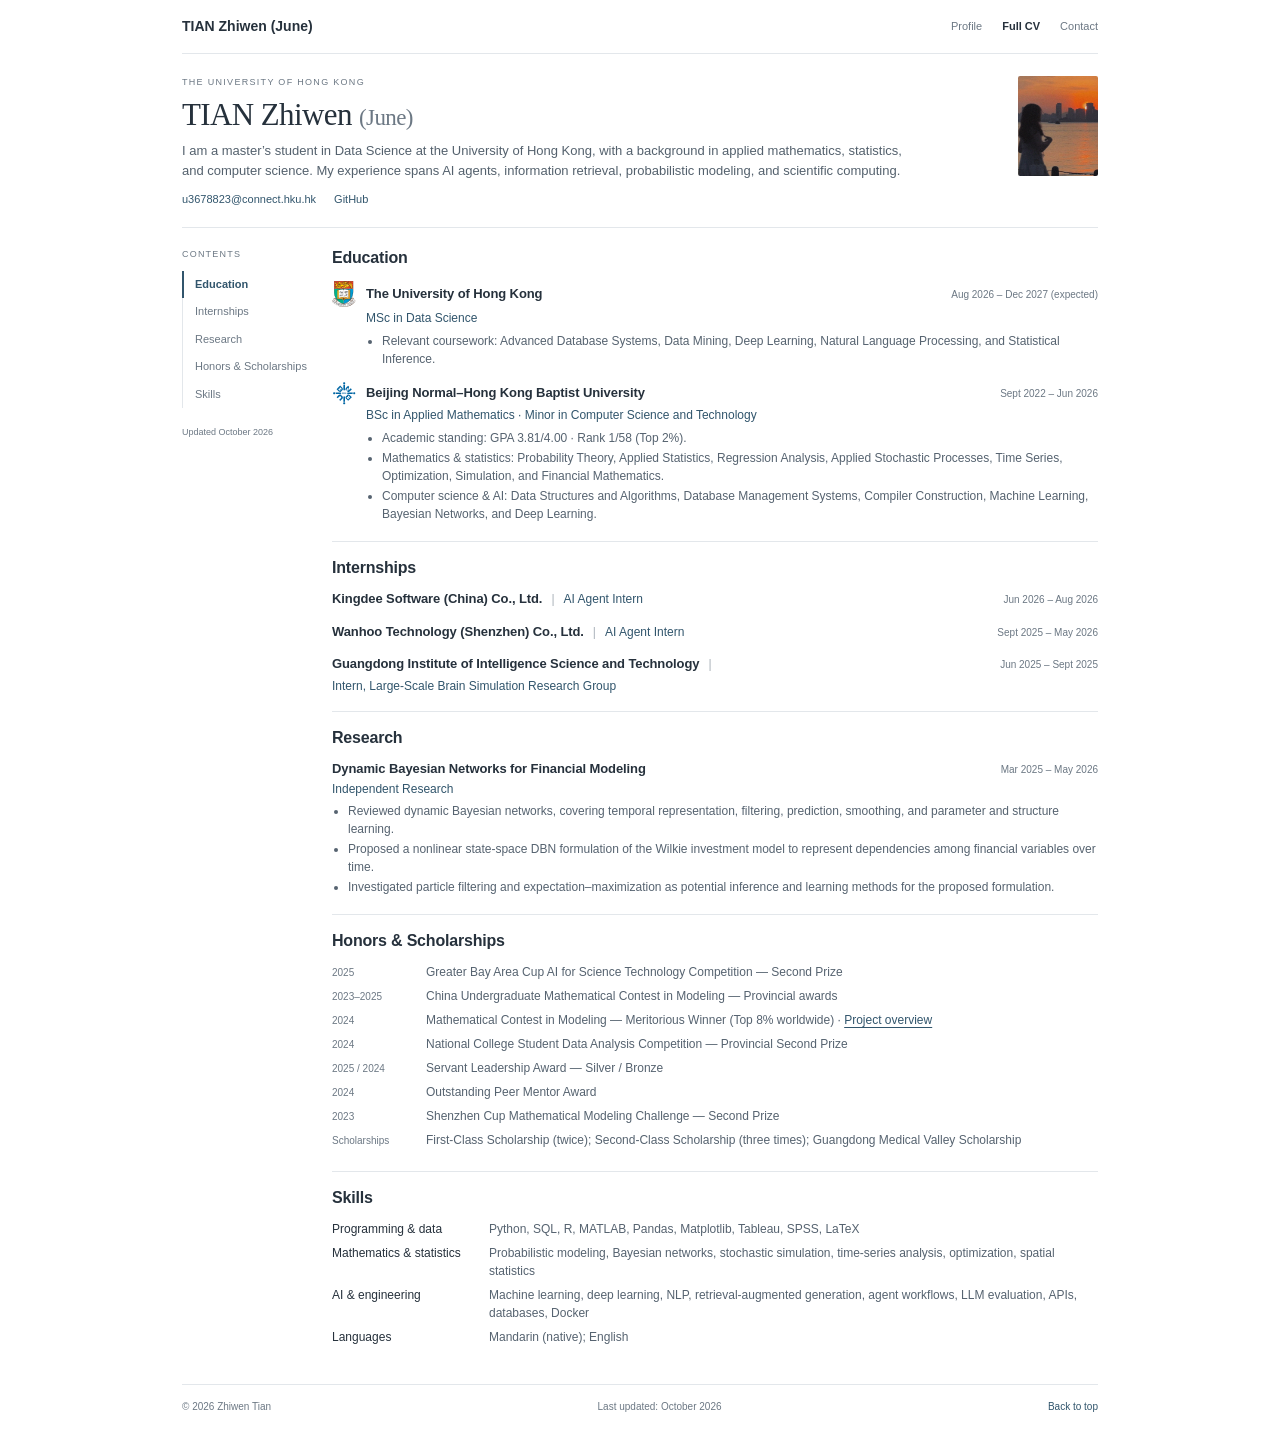
==== cv.html @ c97e7b8b "style: narrow page width and sidebar spacing" ====
<!doctype html>
<html lang="en"><head><meta charset="utf-8"><meta name="viewport" content="width=device-width, initial-scale=1"><title>TIAN Zhiwen (June) | Curriculum Vitae</title><meta name="description" content="Zhiwen Tian (June) — MSc in Data Science at the University of Hong Kong. Education, internships, research, and projects."><meta name="theme-color" content="#ffffff"><link rel="icon" href="/favicon.svg" type="image/svg+xml"><link rel="stylesheet" href="/resume.css?v=20261024-width"><script src="/resume.js" defer></script></head><body><a class="skip-link" href="#main">Skip to content</a><div class="site-wrap"><header class="site-header"><a class="site-name" href="/">TIAN Zhiwen (June)</a><nav aria-label="Site navigation"><a href="/">Profile</a><a href="/cv.html">Full CV</a><a href="mailto:u3678823@connect.hku.hk">Contact</a></nav></header><main id="main"><section class="profile-header" id="top"><div><p class="overline">THE UNIVERSITY OF HONG KONG</p><h1>TIAN Zhiwen <span>(June)</span></h1><p class="bio">I am a master’s student in Data Science at the University of Hong Kong, with a background in applied mathematics, statistics, and computer science. My experience spans AI agents, information retrieval, probabilistic modeling, and scientific computing.</p><div class="profile-links"><a href="mailto:u3678823@connect.hku.hk">u3678823@connect.hku.hk</a><a href="https://github.com/quokka-lab">GitHub</a></div></div><img class="portrait" src="/personal.jpg" alt="Zhiwen Tian" width="116" height="144"></section><div class="content-grid"><aside class="section-index"><p>CONTENTS</p><nav aria-label="Main navigation"><a href="#education">Education</a><a href="#internships">Internships</a><a href="#research-experience">Research</a><a href="#awards">Honors &amp; Scholarships</a><a href="#skills">Skills</a></nav><span>Updated October 2026</span></aside><div class="resume-content"><section id="education" class="resume-section" aria-labelledby="heading-education"><h2 id="heading-education">Education</h2><article class="entry"><div class="entry-heading"><h3><span class="school-title"><img class="school-logo" src="/hku-emblem.svg" alt="The University of Hong Kong logo" loading="lazy"><span>The University of Hong Kong</span></span></h3><p class="date">Aug 2026 – Dec 2027 (expected)</p></div><p class="role">MSc in Data Science</p><ul><li>Relevant coursework: Advanced Database Systems, Data Mining, Deep Learning, Natural Language Processing, and Statistical Inference.</li></ul></article><article class="entry"><div class="entry-heading"><h3><span class="school-title"><img class="school-logo" src="/bnbu-emblem.svg" alt="Beijing Normal–Hong Kong Baptist University logo" loading="lazy"><span>Beijing Normal–Hong Kong Baptist University</span></span></h3><p class="date">Sept 2022 – Jun 2026</p></div><p class="role">BSc in Applied Mathematics · Minor in Computer Science and Technology</p><ul><li>Academic standing: GPA 3.81/4.00 · Rank 1/58 (Top 2%).</li><li>Mathematics &amp; statistics: Probability Theory, Applied Statistics, Regression Analysis, Applied Stochastic Processes, Time Series, Optimization, Simulation, and Financial Mathematics.</li><li>Computer science &amp; AI: Data Structures and Algorithms, Database Management Systems, Compiler Construction, Machine Learning, Bayesian Networks, and Deep Learning.</li></ul></article></section><section id="internships" class="resume-section" aria-labelledby="heading-internships"><h2 id="heading-internships">Internships</h2><article class="entry"><div class="entry-heading"><div class="internship-label"><h3>Kingdee Software (China) Co., Ltd.</h3><span class="role-separator" aria-hidden="true">|</span><p class="role">AI Agent Intern</p></div><p class="date">Jun 2026 – Aug 2026</p></div></article><article class="entry"><div class="entry-heading"><div class="internship-label"><h3>Wanhoo Technology (Shenzhen) Co., Ltd.</h3><span class="role-separator" aria-hidden="true">|</span><p class="role">AI Agent Intern</p></div><p class="date">Sept 2025 – May 2026</p></div></article><article class="entry"><div class="entry-heading"><div class="internship-label"><h3>Guangdong Institute of Intelligence Science and Technology</h3><span class="role-separator" aria-hidden="true">|</span><p class="role">Intern, Large-Scale Brain Simulation Research Group</p></div><p class="date">Jun 2025 – Sept 2025</p></div></article></section><section id="research-experience" class="resume-section" aria-labelledby="heading-research-experience"><h2 id="heading-research-experience">Research</h2><article class="entry"><div class="entry-heading"><h3>Dynamic Bayesian Networks for Financial Modeling</h3><p class="date">Mar 2025 – May 2026</p></div><p class="role">Independent Research</p><ul><li>Reviewed dynamic Bayesian networks, covering temporal representation, filtering, prediction, smoothing, and parameter and structure learning.</li><li>Proposed a nonlinear state-space DBN formulation of the Wilkie investment model to represent dependencies among financial variables over time.</li><li>Investigated particle filtering and expectation–maximization as potential inference and learning methods for the proposed formulation.</li></ul></article></section><section id="awards" class="resume-section" aria-labelledby="heading-awards"><h2 id="heading-awards">Honors &amp; Scholarships</h2><ul class="awards-list"><li><span class="award-year">2025</span><span>Greater Bay Area Cup AI for Science Technology Competition — Second Prize</span></li><li><span class="award-year">2023–2025</span><span>China Undergraduate Mathematical Contest in Modeling — Provincial awards</span></li><li><span class="award-year">2024</span><span>Mathematical Contest in Modeling — Meritorious Winner (Top 8% worldwide) · <a href="/mcm.html">Project overview</a></span></li><li><span class="award-year">2024</span><span>National College Student Data Analysis Competition — Provincial Second Prize</span></li><li><span class="award-year">2025 / 2024</span><span>Servant Leadership Award — Silver / Bronze</span></li><li><span class="award-year">2024</span><span>Outstanding Peer Mentor Award</span></li><li><span class="award-year">2023</span><span>Shenzhen Cup Mathematical Modeling Challenge — Second Prize</span></li><li><span class="award-year">Scholarships</span><span>First-Class Scholarship (twice); Second-Class Scholarship (three times); Guangdong Medical Valley Scholarship</span></li></ul></section><section id="skills" class="resume-section" aria-labelledby="heading-skills"><h2 id="heading-skills">Skills</h2><dl class="skills-list"><div><dt>Programming &amp; data</dt><dd>Python, SQL, R, MATLAB, Pandas, Matplotlib, Tableau, SPSS, LaTeX</dd></div><div><dt>Mathematics &amp; statistics</dt><dd>Probabilistic modeling, Bayesian networks, stochastic simulation, time-series analysis, optimization, spatial statistics</dd></div><div><dt>AI &amp; engineering</dt><dd>Machine learning, deep learning, NLP, retrieval-augmented generation, agent workflows, LLM evaluation, APIs, databases, Docker</dd></div><div><dt>Languages</dt><dd>Mandarin (native); English</dd></div></dl></section></div></div></main><footer class="site-footer"><span>© 2026 Zhiwen Tian</span><span>Last updated: October 2026</span><a href="#top">Back to top</a></footer></div></body></html>
---- resume.css ----
:root{--ink:#26313c;--muted:#6c7884;--accent:#31556c;--line:#e3e7eb;--sans:-apple-system,BlinkMacSystemFont,"Segoe UI",Arial,sans-serif}
*{box-sizing:border-box}html{scroll-behavior:smooth;scroll-padding-top:20px}body{margin:0;background:#fff;color:var(--ink);font:13px/1.5 var(--sans);-webkit-font-smoothing:antialiased}a{color:var(--accent);text-decoration:none}a:hover{text-decoration:underline;text-underline-offset:3px}a:focus-visible,button:focus-visible{outline:2px solid var(--accent);outline-offset:3px}[hidden]{display:none!important}
.site-wrap{max-width:980px;margin:auto;padding:0 32px}.skip-link{position:fixed;top:-100px;left:16px;z-index:10;background:white;padding:8px}.skip-link:focus{top:8px}
.site-header{min-height:54px;display:flex;justify-content:space-between;align-items:center;gap:16px;border-bottom:1px solid var(--line)}.site-name{font-size:14px;font-weight:650;color:var(--ink)}.site-header nav{display:flex;gap:20px}.site-header nav a{font-size:11px;color:var(--muted)}.site-header nav a[aria-current]{color:var(--ink);font-weight:600}
.profile-header{display:grid;grid-template-columns:minmax(0,1fr) 80px;gap:32px;padding:22px 0 20px;border-bottom:1px solid var(--line)}.overline{font-size:9px;letter-spacing:1.3px;color:var(--muted);margin:0 0 6px}h1{font:500 31px/1.2 Georgia,serif;letter-spacing:-.6px;margin:0 0 8px}h1 span{font-size:23px;color:var(--muted)}.bio{max-width:740px;margin:0 0 10px;color:#54616d;font-size:13px;line-height:1.55}.portrait{width:80px;height:100px;object-fit:cover;border-radius:2px}.profile-links{display:flex;flex-wrap:wrap;gap:6px 18px;font-size:11px}
.content-grid{display:grid;grid-template-columns:128px minmax(0,1fr);gap:22px;padding-top:20px}.section-index{position:sticky;top:20px;align-self:start;max-height:calc(100dvh - 40px);overflow:auto}.section-index>p{font-size:9px;letter-spacing:1.2px;color:var(--muted);margin:0 0 9px}.section-index nav{display:flex;flex-direction:column;border-left:1px solid var(--line)}.section-index nav a{padding:6px 0 6px 11px;margin-left:-1px;border-left:2px solid transparent;color:var(--muted);font-size:11px;line-height:1.4}.section-index nav a[aria-current]{border-left-color:var(--accent);color:var(--accent);font-weight:600}.section-index nav a:hover{background:#f7f9fa;text-decoration:none}.section-index>span{display:block;font-size:9px;color:var(--muted);margin-top:18px}.resume-content{min-width:0}
.resume-section{padding-bottom:16px;margin-bottom:16px;border-bottom:1px solid var(--line)}.resume-section:last-child{border:0}.resume-section>h2{font-size:16px;line-height:1.3;font-weight:650;letter-spacing:-.2px;margin:0 0 11px}.entry{margin-bottom:14px}.entry:last-child{margin-bottom:0}.entry-heading{display:flex;align-items:baseline;justify-content:space-between;gap:4px 16px}.entry h3{font-size:13px;line-height:1.45;font-weight:600;margin:0;letter-spacing:-.1px}.date{flex-shrink:0;font-size:10px;color:var(--muted);margin:0;font-variant-numeric:tabular-nums}.role{font-size:12px;line-height:1.4;color:var(--accent);margin:2px 0 5px}.entry ul{padding-left:16px;margin:0;color:#566370;font-size:12px;line-height:1.5}.entry li{margin:2px 0}.entry ul:empty{display:none}.school-title{display:flex;align-items:center;gap:9px}.school-logo{display:block;flex:0 0 25px;width:25px;height:28px;object-fit:contain}.school-logo[src*="bnbu"]{width:23px;height:23px;flex-basis:23px;margin:0 1px}#education .entry-heading{align-items:center}#education .role,#education .entry ul{margin-left:34px}
.awards-list{list-style:none;margin:0;padding:0}.awards-list li{display:grid;grid-template-columns:82px minmax(0,1fr);gap:12px;margin-bottom:6px;font-size:12px;color:#566370}.award-year{font-size:10px;color:var(--muted);padding-top:2px}.awards-list a{text-decoration:underline;text-underline-offset:3px}.skills-list{margin:0}.skills-list>div{display:grid;grid-template-columns:145px minmax(0,1fr);gap:12px;margin-bottom:6px;font-size:12px}.skills-list dt{font-weight:500}.skills-list dd{margin:0;color:#566370}.site-footer{display:flex;justify-content:space-between;gap:12px;border-top:1px solid var(--line);padding:14px 0 20px;font-size:10px;color:var(--muted)}
@media(max-width:900px){.entry-heading{display:block}.date{margin-top:3px}#education .date{margin-left:34px}.site-wrap{padding:0 24px}.content-grid{grid-template-columns:120px minmax(0,1fr);gap:24px}.skills-list>div{grid-template-columns:125px minmax(0,1fr)}}
@media(max-width:600px){.site-wrap{padding:0 16px}.site-header{min-height:50px}.site-name{font-size:12px}.site-header nav{gap:12px}.profile-header{grid-template-columns:minmax(0,1fr) 62px;gap:16px;padding:18px 0 16px}.portrait{width:62px;height:78px}h1{font-size:28px}h1 span{font-size:20px}.bio{font-size:12px}.content-grid{grid-template-columns:92px minmax(0,1fr);gap:16px;padding-top:17px}.section-index nav a{font-size:10px;padding:6px 0 6px 8px}.section-index>span{display:none}.resume-section>h2{font-size:15px}.entry h3{font-size:12px}.school-title{gap:7px}.school-logo{flex-basis:22px;width:22px;height:25px}.school-logo[src*="bnbu"]{flex-basis:20px;width:20px;height:20px}#education .role,#education .entry ul,#education .date{margin-left:0}.skills-list>div{display:block}.skills-list dt{margin-bottom:2px}.awards-list li{grid-template-columns:1fr;gap:1px;margin-bottom:7px}.resume-content{overflow-wrap:break-word}.site-footer{flex-wrap:wrap}}
@media(max-width:380px){.portrait{display:none}.profile-header{display:block}.content-grid{grid-template-columns:80px minmax(0,1fr);gap:12px}.site-header nav{gap:8px}}
@media(prefers-reduced-motion:reduce){html{scroll-behavior:auto}}
@media print{@page{margin:16mm}body{font-size:10pt;line-height:1.45}.site-wrap{max-width:none;padding:0}.site-header,.section-index,.portrait,.project-pagination,.site-footer,.skip-link,.profile-links button{display:none!important}.profile-header{display:block;padding:0 0 16px}.overline{font-size:8pt}h1{font-size:25pt}.position{font-size:12pt}.bio{font-size:10pt;line-height:1.5}.content-grid{display:block;padding-top:18px}.resume-section{margin-bottom:16px;padding-bottom:16px}.resume-section>h2{font-size:14pt;margin-bottom:12px;break-after:avoid}.entry,.awards-list li,.skills-list>div{break-inside:avoid}.entry{margin-bottom:16px}.entry h3{font-size:10pt}.entry ul{font-size:9pt;line-height:1.5}.role,.date{font-size:9pt}.entry-heading{display:flex}.entry[hidden]{display:block!important}.report-link{font-size:8pt}.awards-list li,.skills-list>div{font-size:9pt}.profile-links{font-size:9pt}.profile-links a[href$='/cv/']{display:none}a{color:#202936}}

/* Internship: organization | role, with dates aligned to the far right. */
#internships .entry-heading{display:flex;align-items:baseline;justify-content:space-between;gap:6px 20px}
.internship-label{display:flex;align-items:baseline;flex-wrap:wrap;gap:4px 9px;min-width:0}
#internships .role{margin:0}
.role-separator{color:#a9b1b9;font-size:12px}
#internships .date{margin:0;text-align:right;white-space:nowrap;margin-left:auto}
@media(max-width:600px){#internships .entry-heading{flex-wrap:wrap;gap:4px}#internships .date{font-size:10px}.internship-label{gap:3px 6px}}
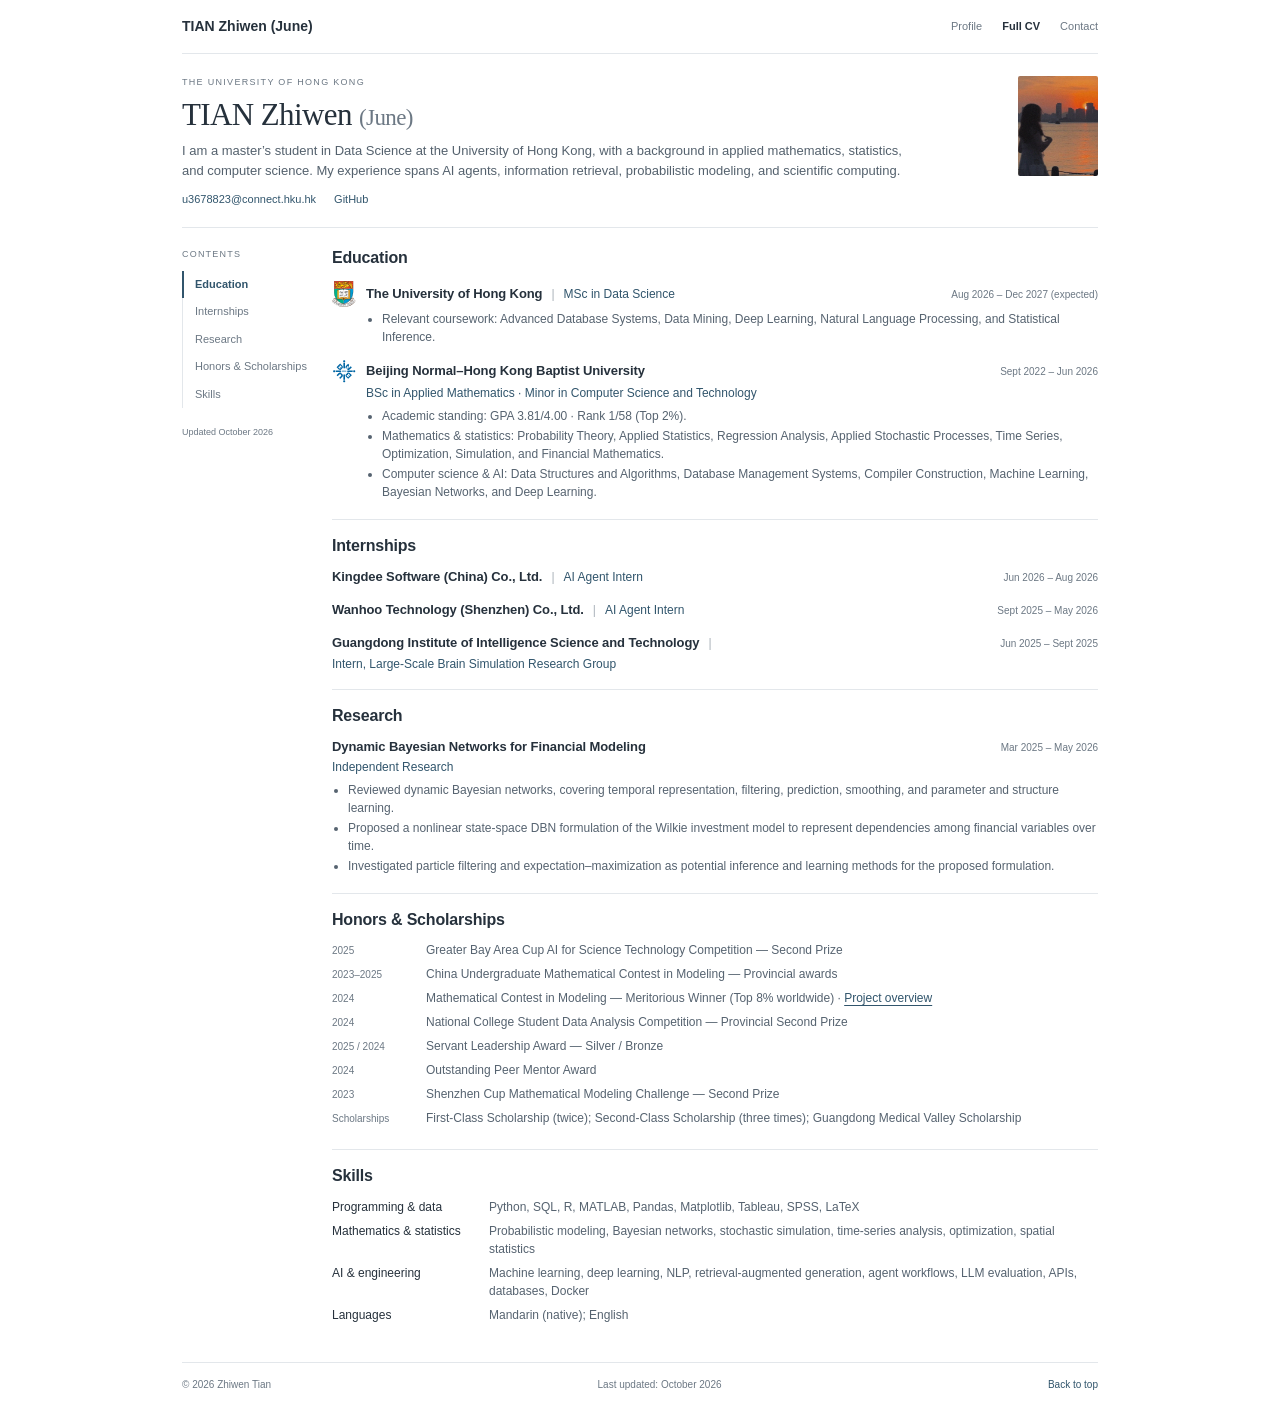
==== commit 0f06e277: "style: align HKU name and degree inline" ====
--- a/cv.html
+++ b/cv.html
@@ -1,2 +1,2 @@
 <!doctype html>
-<html lang="en"><head><meta charset="utf-8"><meta name="viewport" content="width=device-width, initial-scale=1"><title>TIAN Zhiwen (June) | Curriculum Vitae</title><meta name="description" content="Zhiwen Tian (June) — MSc in Data Science at the University of Hong Kong. Education, internships, research, and projects."><meta name="theme-color" content="#ffffff"><link rel="icon" href="/favicon.svg" type="image/svg+xml"><link rel="stylesheet" href="/resume.css?v=20261024-width"><script src="/resume.js" defer></script></head><body><a class="skip-link" href="#main">Skip to content</a><div class="site-wrap"><header class="site-header"><a class="site-name" href="/">TIAN Zhiwen (June)</a><nav aria-label="Site navigation"><a href="/">Profile</a><a href="/cv.html">Full CV</a><a href="mailto:u3678823@connect.hku.hk">Contact</a></nav></header><main id="main"><section class="profile-header" id="top"><div><p class="overline">THE UNIVERSITY OF HONG KONG</p><h1>TIAN Zhiwen <span>(June)</span></h1><p class="bio">I am a master’s student in Data Science at the University of Hong Kong, with a background in applied mathematics, statistics, and computer science. My experience spans AI agents, information retrieval, probabilistic modeling, and scientific computing.</p><div class="profile-links"><a href="mailto:u3678823@connect.hku.hk">u3678823@connect.hku.hk</a><a href="https://github.com/quokka-lab">GitHub</a></div></div><img class="portrait" src="/personal.jpg" alt="Zhiwen Tian" width="116" height="144"></section><div class="content-grid"><aside class="section-index"><p>CONTENTS</p><nav aria-label="Main navigation"><a href="#education">Education</a><a href="#internships">Internships</a><a href="#research-experience">Research</a><a href="#awards">Honors &amp; Scholarships</a><a href="#skills">Skills</a></nav><span>Updated October 2026</span></aside><div class="resume-content"><section id="education" class="resume-section" aria-labelledby="heading-education"><h2 id="heading-education">Education</h2><article class="entry"><div class="entry-heading"><h3><span class="school-title"><img class="school-logo" src="/hku-emblem.svg" alt="The University of Hong Kong logo" loading="lazy"><span>The University of Hong Kong</span></span></h3><p class="date">Aug 2026 – Dec 2027 (expected)</p></div><p class="role">MSc in Data Science</p><ul><li>Relevant coursework: Advanced Database Systems, Data Mining, Deep Learning, Natural Language Processing, and Statistical Inference.</li></ul></article><article class="entry"><div class="entry-heading"><h3><span class="school-title"><img class="school-logo" src="/bnbu-emblem.svg" alt="Beijing Normal–Hong Kong Baptist University logo" loading="lazy"><span>Beijing Normal–Hong Kong Baptist University</span></span></h3><p class="date">Sept 2022 – Jun 2026</p></div><p class="role">BSc in Applied Mathematics · Minor in Computer Science and Technology</p><ul><li>Academic standing: GPA 3.81/4.00 · Rank 1/58 (Top 2%).</li><li>Mathematics &amp; statistics: Probability Theory, Applied Statistics, Regression Analysis, Applied Stochastic Processes, Time Series, Optimization, Simulation, and Financial Mathematics.</li><li>Computer science &amp; AI: Data Structures and Algorithms, Database Management Systems, Compiler Construction, Machine Learning, Bayesian Networks, and Deep Learning.</li></ul></article></section><section id="internships" class="resume-section" aria-labelledby="heading-internships"><h2 id="heading-internships">Internships</h2><article class="entry"><div class="entry-heading"><div class="internship-label"><h3>Kingdee Software (China) Co., Ltd.</h3><span class="role-separator" aria-hidden="true">|</span><p class="role">AI Agent Intern</p></div><p class="date">Jun 2026 – Aug 2026</p></div></article><article class="entry"><div class="entry-heading"><div class="internship-label"><h3>Wanhoo Technology (Shenzhen) Co., Ltd.</h3><span class="role-separator" aria-hidden="true">|</span><p class="role">AI Agent Intern</p></div><p class="date">Sept 2025 – May 2026</p></div></article><article class="entry"><div class="entry-heading"><div class="internship-label"><h3>Guangdong Institute of Intelligence Science and Technology</h3><span class="role-separator" aria-hidden="true">|</span><p class="role">Intern, Large-Scale Brain Simulation Research Group</p></div><p class="date">Jun 2025 – Sept 2025</p></div></article></section><section id="research-experience" class="resume-section" aria-labelledby="heading-research-experience"><h2 id="heading-research-experience">Research</h2><article class="entry"><div class="entry-heading"><h3>Dynamic Bayesian Networks for Financial Modeling</h3><p class="date">Mar 2025 – May 2026</p></div><p class="role">Independent Research</p><ul><li>Reviewed dynamic Bayesian networks, covering temporal representation, filtering, prediction, smoothing, and parameter and structure learning.</li><li>Proposed a nonlinear state-space DBN formulation of the Wilkie investment model to represent dependencies among financial variables over time.</li><li>Investigated particle filtering and expectation–maximization as potential inference and learning methods for the proposed formulation.</li></ul></article></section><section id="awards" class="resume-section" aria-labelledby="heading-awards"><h2 id="heading-awards">Honors &amp; Scholarships</h2><ul class="awards-list"><li><span class="award-year">2025</span><span>Greater Bay Area Cup AI for Science Technology Competition — Second Prize</span></li><li><span class="award-year">2023–2025</span><span>China Undergraduate Mathematical Contest in Modeling — Provincial awards</span></li><li><span class="award-year">2024</span><span>Mathematical Contest in Modeling — Meritorious Winner (Top 8% worldwide) · <a href="/mcm.html">Project overview</a></span></li><li><span class="award-year">2024</span><span>National College Student Data Analysis Competition — Provincial Second Prize</span></li><li><span class="award-year">2025 / 2024</span><span>Servant Leadership Award — Silver / Bronze</span></li><li><span class="award-year">2024</span><span>Outstanding Peer Mentor Award</span></li><li><span class="award-year">2023</span><span>Shenzhen Cup Mathematical Modeling Challenge — Second Prize</span></li><li><span class="award-year">Scholarships</span><span>First-Class Scholarship (twice); Second-Class Scholarship (three times); Guangdong Medical Valley Scholarship</span></li></ul></section><section id="skills" class="resume-section" aria-labelledby="heading-skills"><h2 id="heading-skills">Skills</h2><dl class="skills-list"><div><dt>Programming &amp; data</dt><dd>Python, SQL, R, MATLAB, Pandas, Matplotlib, Tableau, SPSS, LaTeX</dd></div><div><dt>Mathematics &amp; statistics</dt><dd>Probabilistic modeling, Bayesian networks, stochastic simulation, time-series analysis, optimization, spatial statistics</dd></div><div><dt>AI &amp; engineering</dt><dd>Machine learning, deep learning, NLP, retrieval-augmented generation, agent workflows, LLM evaluation, APIs, databases, Docker</dd></div><div><dt>Languages</dt><dd>Mandarin (native); English</dd></div></dl></section></div></div></main><footer class="site-footer"><span>© 2026 Zhiwen Tian</span><span>Last updated: October 2026</span><a href="#top">Back to top</a></footer></div></body></html>+<html lang="en"><head><meta charset="utf-8"><meta name="viewport" content="width=device-width, initial-scale=1"><title>TIAN Zhiwen (June) | Curriculum Vitae</title><meta name="description" content="Zhiwen Tian (June) — MSc in Data Science at the University of Hong Kong. Education, internships, research, and projects."><meta name="theme-color" content="#ffffff"><link rel="icon" href="/favicon.svg" type="image/svg+xml"><link rel="stylesheet" href="/resume.css?v=20261024-degree"><script src="/resume.js" defer></script></head><body><a class="skip-link" href="#main">Skip to content</a><div class="site-wrap"><header class="site-header"><a class="site-name" href="/">TIAN Zhiwen (June)</a><nav aria-label="Site navigation"><a href="/">Profile</a><a href="/cv.html">Full CV</a><a href="mailto:u3678823@connect.hku.hk">Contact</a></nav></header><main id="main"><section class="profile-header" id="top"><div><p class="overline">THE UNIVERSITY OF HONG KONG</p><h1>TIAN Zhiwen <span>(June)</span></h1><p class="bio">I am a master’s student in Data Science at the University of Hong Kong, with a background in applied mathematics, statistics, and computer science. My experience spans AI agents, information retrieval, probabilistic modeling, and scientific computing.</p><div class="profile-links"><a href="mailto:u3678823@connect.hku.hk">u3678823@connect.hku.hk</a><a href="https://github.com/quokka-lab">GitHub</a></div></div><img class="portrait" src="/personal.jpg" alt="Zhiwen Tian" width="116" height="144"></section><div class="content-grid"><aside class="section-index"><p>CONTENTS</p><nav aria-label="Main navigation"><a href="#education">Education</a><a href="#internships">Internships</a><a href="#research-experience">Research</a><a href="#awards">Honors &amp; Scholarships</a><a href="#skills">Skills</a></nav><span>Updated October 2026</span></aside><div class="resume-content"><section id="education" class="resume-section" aria-labelledby="heading-education"><h2 id="heading-education">Education</h2><article class="entry"><div class="entry-heading"><div class="degree-label"><h3><span class="school-title"><img class="school-logo" src="/hku-emblem.svg" alt="The University of Hong Kong logo" loading="lazy"><span>The University of Hong Kong</span></span></h3><span class="role-separator" aria-hidden="true">|</span><p class="role">MSc in Data Science</p></div><p class="date">Aug 2026 – Dec 2027 (expected)</p></div><ul><li>Relevant coursework: Advanced Database Systems, Data Mining, Deep Learning, Natural Language Processing, and Statistical Inference.</li></ul></article><article class="entry"><div class="entry-heading"><h3><span class="school-title"><img class="school-logo" src="/bnbu-emblem.svg" alt="Beijing Normal–Hong Kong Baptist University logo" loading="lazy"><span>Beijing Normal–Hong Kong Baptist University</span></span></h3><p class="date">Sept 2022 – Jun 2026</p></div><p class="role">BSc in Applied Mathematics · Minor in Computer Science and Technology</p><ul><li>Academic standing: GPA 3.81/4.00 · Rank 1/58 (Top 2%).</li><li>Mathematics &amp; statistics: Probability Theory, Applied Statistics, Regression Analysis, Applied Stochastic Processes, Time Series, Optimization, Simulation, and Financial Mathematics.</li><li>Computer science &amp; AI: Data Structures and Algorithms, Database Management Systems, Compiler Construction, Machine Learning, Bayesian Networks, and Deep Learning.</li></ul></article></section><section id="internships" class="resume-section" aria-labelledby="heading-internships"><h2 id="heading-internships">Internships</h2><article class="entry"><div class="entry-heading"><div class="internship-label"><h3>Kingdee Software (China) Co., Ltd.</h3><span class="role-separator" aria-hidden="true">|</span><p class="role">AI Agent Intern</p></div><p class="date">Jun 2026 – Aug 2026</p></div></article><article class="entry"><div class="entry-heading"><div class="internship-label"><h3>Wanhoo Technology (Shenzhen) Co., Ltd.</h3><span class="role-separator" aria-hidden="true">|</span><p class="role">AI Agent Intern</p></div><p class="date">Sept 2025 – May 2026</p></div></article><article class="entry"><div class="entry-heading"><div class="internship-label"><h3>Guangdong Institute of Intelligence Science and Technology</h3><span class="role-separator" aria-hidden="true">|</span><p class="role">Intern, Large-Scale Brain Simulation Research Group</p></div><p class="date">Jun 2025 – Sept 2025</p></div></article></section><section id="research-experience" class="resume-section" aria-labelledby="heading-research-experience"><h2 id="heading-research-experience">Research</h2><article class="entry"><div class="entry-heading"><h3>Dynamic Bayesian Networks for Financial Modeling</h3><p class="date">Mar 2025 – May 2026</p></div><p class="role">Independent Research</p><ul><li>Reviewed dynamic Bayesian networks, covering temporal representation, filtering, prediction, smoothing, and parameter and structure learning.</li><li>Proposed a nonlinear state-space DBN formulation of the Wilkie investment model to represent dependencies among financial variables over time.</li><li>Investigated particle filtering and expectation–maximization as potential inference and learning methods for the proposed formulation.</li></ul></article></section><section id="awards" class="resume-section" aria-labelledby="heading-awards"><h2 id="heading-awards">Honors &amp; Scholarships</h2><ul class="awards-list"><li><span class="award-year">2025</span><span>Greater Bay Area Cup AI for Science Technology Competition — Second Prize</span></li><li><span class="award-year">2023–2025</span><span>China Undergraduate Mathematical Contest in Modeling — Provincial awards</span></li><li><span class="award-year">2024</span><span>Mathematical Contest in Modeling — Meritorious Winner (Top 8% worldwide) · <a href="/mcm.html">Project overview</a></span></li><li><span class="award-year">2024</span><span>National College Student Data Analysis Competition — Provincial Second Prize</span></li><li><span class="award-year">2025 / 2024</span><span>Servant Leadership Award — Silver / Bronze</span></li><li><span class="award-year">2024</span><span>Outstanding Peer Mentor Award</span></li><li><span class="award-year">2023</span><span>Shenzhen Cup Mathematical Modeling Challenge — Second Prize</span></li><li><span class="award-year">Scholarships</span><span>First-Class Scholarship (twice); Second-Class Scholarship (three times); Guangdong Medical Valley Scholarship</span></li></ul></section><section id="skills" class="resume-section" aria-labelledby="heading-skills"><h2 id="heading-skills">Skills</h2><dl class="skills-list"><div><dt>Programming &amp; data</dt><dd>Python, SQL, R, MATLAB, Pandas, Matplotlib, Tableau, SPSS, LaTeX</dd></div><div><dt>Mathematics &amp; statistics</dt><dd>Probabilistic modeling, Bayesian networks, stochastic simulation, time-series analysis, optimization, spatial statistics</dd></div><div><dt>AI &amp; engineering</dt><dd>Machine learning, deep learning, NLP, retrieval-augmented generation, agent workflows, LLM evaluation, APIs, databases, Docker</dd></div><div><dt>Languages</dt><dd>Mandarin (native); English</dd></div></dl></section></div></div></main><footer class="site-footer"><span>© 2026 Zhiwen Tian</span><span>Last updated: October 2026</span><a href="#top">Back to top</a></footer></div></body></html>
--- a/resume.css
+++ b/resume.css
@@ -20,3 +20,5 @@
 .role-separator{color:#a9b1b9;font-size:12px}
 #internships .date{margin:0;text-align:right;white-space:nowrap;margin-left:auto}
 @media(max-width:600px){#internships .entry-heading{flex-wrap:wrap;gap:4px}#internships .date{font-size:10px}.internship-label{gap:3px 6px}}
+
+.degree-label{display:flex;align-items:center;flex-wrap:wrap;gap:4px 9px;min-width:0}#education .degree-label .role{margin:0}#education .degree-label+.date{margin-left:auto}@media(max-width:900px){#education .degree-label+.date{margin-left:34px;margin-top:3px}}@media(max-width:600px){.degree-label{gap:3px 6px}#education .degree-label+.date{margin-left:0}}
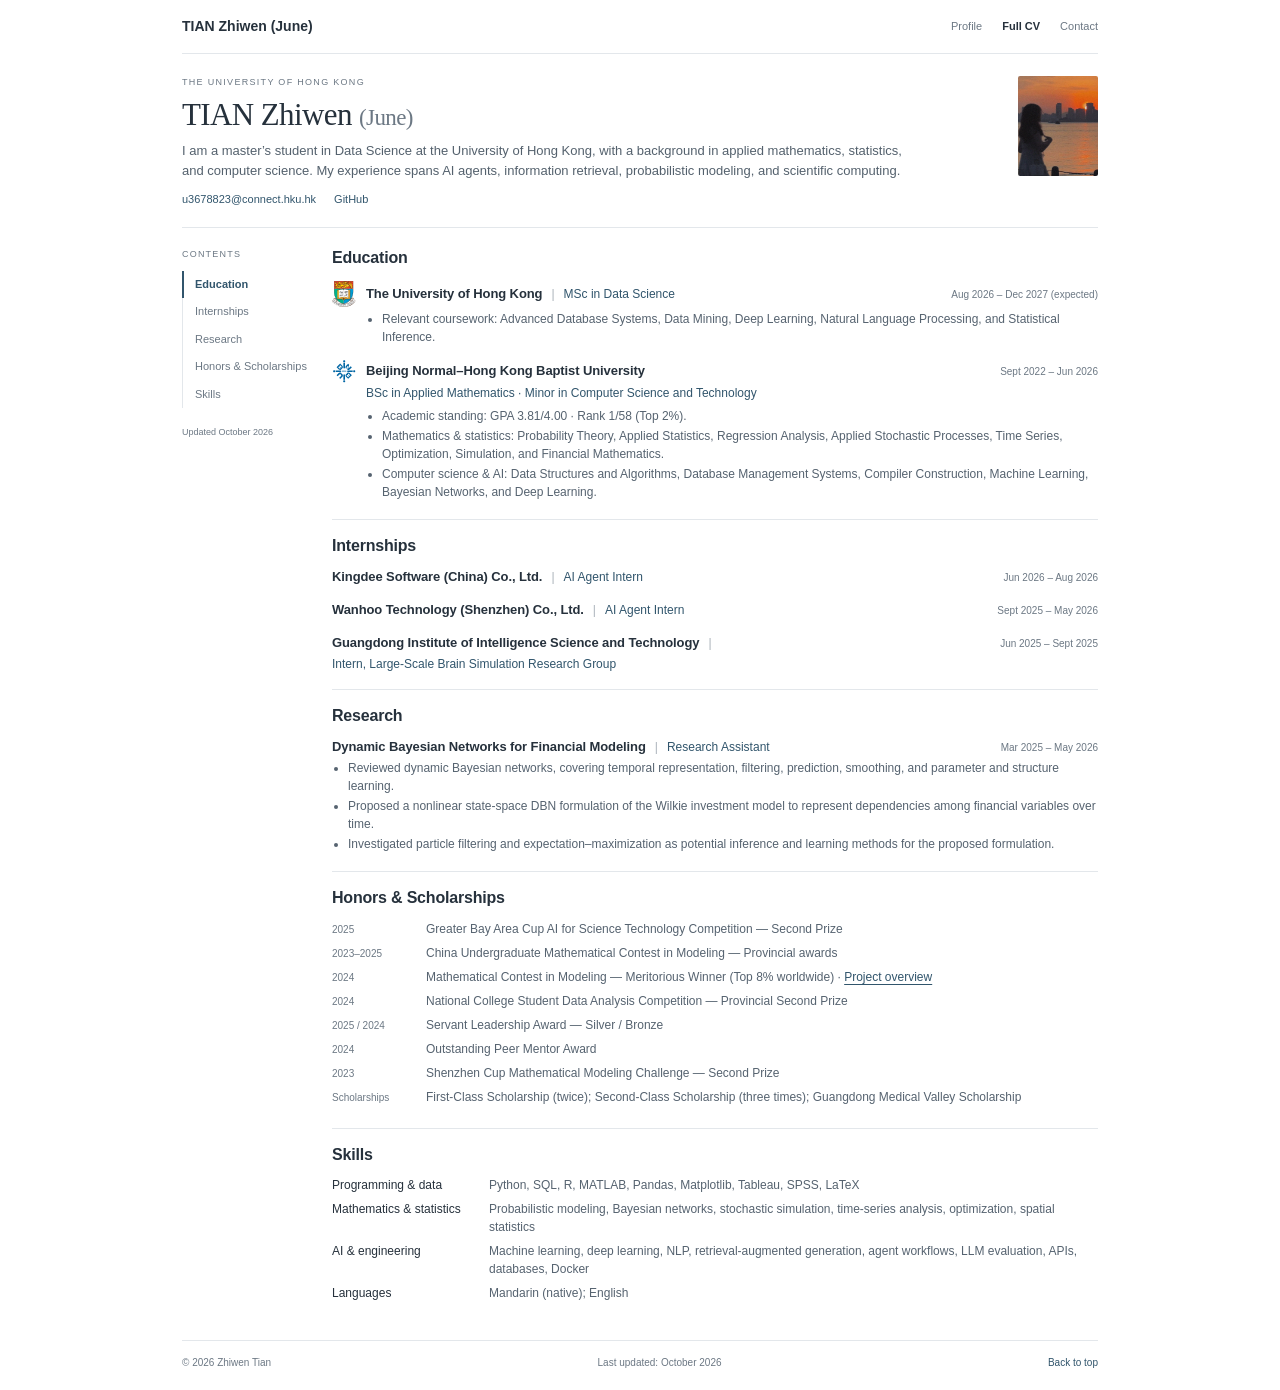
==== commit ddc8f020: "content: show Research Assistant alongside DBN research title" ====
--- a/cv.html
+++ b/cv.html
@@ -1,2 +1,2 @@
 <!doctype html>
-<html lang="en"><head><meta charset="utf-8"><meta name="viewport" content="width=device-width, initial-scale=1"><title>TIAN Zhiwen (June) | Curriculum Vitae</title><meta name="description" content="Zhiwen Tian (June) — MSc in Data Science at the University of Hong Kong. Education, internships, research, and projects."><meta name="theme-color" content="#ffffff"><link rel="icon" href="/favicon.svg" type="image/svg+xml"><link rel="stylesheet" href="/resume.css?v=20261024-degree"><script src="/resume.js" defer></script></head><body><a class="skip-link" href="#main">Skip to content</a><div class="site-wrap"><header class="site-header"><a class="site-name" href="/">TIAN Zhiwen (June)</a><nav aria-label="Site navigation"><a href="/">Profile</a><a href="/cv.html">Full CV</a><a href="mailto:u3678823@connect.hku.hk">Contact</a></nav></header><main id="main"><section class="profile-header" id="top"><div><p class="overline">THE UNIVERSITY OF HONG KONG</p><h1>TIAN Zhiwen <span>(June)</span></h1><p class="bio">I am a master’s student in Data Science at the University of Hong Kong, with a background in applied mathematics, statistics, and computer science. My experience spans AI agents, information retrieval, probabilistic modeling, and scientific computing.</p><div class="profile-links"><a href="mailto:u3678823@connect.hku.hk">u3678823@connect.hku.hk</a><a href="https://github.com/quokka-lab">GitHub</a></div></div><img class="portrait" src="/personal.jpg" alt="Zhiwen Tian" width="116" height="144"></section><div class="content-grid"><aside class="section-index"><p>CONTENTS</p><nav aria-label="Main navigation"><a href="#education">Education</a><a href="#internships">Internships</a><a href="#research-experience">Research</a><a href="#awards">Honors &amp; Scholarships</a><a href="#skills">Skills</a></nav><span>Updated October 2026</span></aside><div class="resume-content"><section id="education" class="resume-section" aria-labelledby="heading-education"><h2 id="heading-education">Education</h2><article class="entry"><div class="entry-heading"><div class="degree-label"><h3><span class="school-title"><img class="school-logo" src="/hku-emblem.svg" alt="The University of Hong Kong logo" loading="lazy"><span>The University of Hong Kong</span></span></h3><span class="role-separator" aria-hidden="true">|</span><p class="role">MSc in Data Science</p></div><p class="date">Aug 2026 – Dec 2027 (expected)</p></div><ul><li>Relevant coursework: Advanced Database Systems, Data Mining, Deep Learning, Natural Language Processing, and Statistical Inference.</li></ul></article><article class="entry"><div class="entry-heading"><h3><span class="school-title"><img class="school-logo" src="/bnbu-emblem.svg" alt="Beijing Normal–Hong Kong Baptist University logo" loading="lazy"><span>Beijing Normal–Hong Kong Baptist University</span></span></h3><p class="date">Sept 2022 – Jun 2026</p></div><p class="role">BSc in Applied Mathematics · Minor in Computer Science and Technology</p><ul><li>Academic standing: GPA 3.81/4.00 · Rank 1/58 (Top 2%).</li><li>Mathematics &amp; statistics: Probability Theory, Applied Statistics, Regression Analysis, Applied Stochastic Processes, Time Series, Optimization, Simulation, and Financial Mathematics.</li><li>Computer science &amp; AI: Data Structures and Algorithms, Database Management Systems, Compiler Construction, Machine Learning, Bayesian Networks, and Deep Learning.</li></ul></article></section><section id="internships" class="resume-section" aria-labelledby="heading-internships"><h2 id="heading-internships">Internships</h2><article class="entry"><div class="entry-heading"><div class="internship-label"><h3>Kingdee Software (China) Co., Ltd.</h3><span class="role-separator" aria-hidden="true">|</span><p class="role">AI Agent Intern</p></div><p class="date">Jun 2026 – Aug 2026</p></div></article><article class="entry"><div class="entry-heading"><div class="internship-label"><h3>Wanhoo Technology (Shenzhen) Co., Ltd.</h3><span class="role-separator" aria-hidden="true">|</span><p class="role">AI Agent Intern</p></div><p class="date">Sept 2025 – May 2026</p></div></article><article class="entry"><div class="entry-heading"><div class="internship-label"><h3>Guangdong Institute of Intelligence Science and Technology</h3><span class="role-separator" aria-hidden="true">|</span><p class="role">Intern, Large-Scale Brain Simulation Research Group</p></div><p class="date">Jun 2025 – Sept 2025</p></div></article></section><section id="research-experience" class="resume-section" aria-labelledby="heading-research-experience"><h2 id="heading-research-experience">Research</h2><article class="entry"><div class="entry-heading"><h3>Dynamic Bayesian Networks for Financial Modeling</h3><p class="date">Mar 2025 – May 2026</p></div><p class="role">Independent Research</p><ul><li>Reviewed dynamic Bayesian networks, covering temporal representation, filtering, prediction, smoothing, and parameter and structure learning.</li><li>Proposed a nonlinear state-space DBN formulation of the Wilkie investment model to represent dependencies among financial variables over time.</li><li>Investigated particle filtering and expectation–maximization as potential inference and learning methods for the proposed formulation.</li></ul></article></section><section id="awards" class="resume-section" aria-labelledby="heading-awards"><h2 id="heading-awards">Honors &amp; Scholarships</h2><ul class="awards-list"><li><span class="award-year">2025</span><span>Greater Bay Area Cup AI for Science Technology Competition — Second Prize</span></li><li><span class="award-year">2023–2025</span><span>China Undergraduate Mathematical Contest in Modeling — Provincial awards</span></li><li><span class="award-year">2024</span><span>Mathematical Contest in Modeling — Meritorious Winner (Top 8% worldwide) · <a href="/mcm.html">Project overview</a></span></li><li><span class="award-year">2024</span><span>National College Student Data Analysis Competition — Provincial Second Prize</span></li><li><span class="award-year">2025 / 2024</span><span>Servant Leadership Award — Silver / Bronze</span></li><li><span class="award-year">2024</span><span>Outstanding Peer Mentor Award</span></li><li><span class="award-year">2023</span><span>Shenzhen Cup Mathematical Modeling Challenge — Second Prize</span></li><li><span class="award-year">Scholarships</span><span>First-Class Scholarship (twice); Second-Class Scholarship (three times); Guangdong Medical Valley Scholarship</span></li></ul></section><section id="skills" class="resume-section" aria-labelledby="heading-skills"><h2 id="heading-skills">Skills</h2><dl class="skills-list"><div><dt>Programming &amp; data</dt><dd>Python, SQL, R, MATLAB, Pandas, Matplotlib, Tableau, SPSS, LaTeX</dd></div><div><dt>Mathematics &amp; statistics</dt><dd>Probabilistic modeling, Bayesian networks, stochastic simulation, time-series analysis, optimization, spatial statistics</dd></div><div><dt>AI &amp; engineering</dt><dd>Machine learning, deep learning, NLP, retrieval-augmented generation, agent workflows, LLM evaluation, APIs, databases, Docker</dd></div><div><dt>Languages</dt><dd>Mandarin (native); English</dd></div></dl></section></div></div></main><footer class="site-footer"><span>© 2026 Zhiwen Tian</span><span>Last updated: October 2026</span><a href="#top">Back to top</a></footer></div></body></html>+<html lang="en"><head><meta charset="utf-8"><meta name="viewport" content="width=device-width, initial-scale=1"><title>TIAN Zhiwen (June) | Curriculum Vitae</title><meta name="description" content="Zhiwen Tian (June) — MSc in Data Science at the University of Hong Kong. Education, internships, research, and projects."><meta name="theme-color" content="#ffffff"><link rel="icon" href="/favicon.svg" type="image/svg+xml"><link rel="stylesheet" href="/resume.css?v=20261024-research-role"><script src="/resume.js" defer></script></head><body><a class="skip-link" href="#main">Skip to content</a><div class="site-wrap"><header class="site-header"><a class="site-name" href="/">TIAN Zhiwen (June)</a><nav aria-label="Site navigation"><a href="/">Profile</a><a href="/cv.html">Full CV</a><a href="mailto:u3678823@connect.hku.hk">Contact</a></nav></header><main id="main"><section class="profile-header" id="top"><div><p class="overline">THE UNIVERSITY OF HONG KONG</p><h1>TIAN Zhiwen <span>(June)</span></h1><p class="bio">I am a master’s student in Data Science at the University of Hong Kong, with a background in applied mathematics, statistics, and computer science. My experience spans AI agents, information retrieval, probabilistic modeling, and scientific computing.</p><div class="profile-links"><a href="mailto:u3678823@connect.hku.hk">u3678823@connect.hku.hk</a><a href="https://github.com/quokka-lab">GitHub</a></div></div><img class="portrait" src="/personal.jpg" alt="Zhiwen Tian" width="116" height="144"></section><div class="content-grid"><aside class="section-index"><p>CONTENTS</p><nav aria-label="Main navigation"><a href="#education">Education</a><a href="#internships">Internships</a><a href="#research-experience">Research</a><a href="#awards">Honors &amp; Scholarships</a><a href="#skills">Skills</a></nav><span>Updated October 2026</span></aside><div class="resume-content"><section id="education" class="resume-section" aria-labelledby="heading-education"><h2 id="heading-education">Education</h2><article class="entry"><div class="entry-heading"><div class="degree-label"><h3><span class="school-title"><img class="school-logo" src="/hku-emblem.svg" alt="The University of Hong Kong logo" loading="lazy"><span>The University of Hong Kong</span></span></h3><span class="role-separator" aria-hidden="true">|</span><p class="role">MSc in Data Science</p></div><p class="date">Aug 2026 – Dec 2027 (expected)</p></div><ul><li>Relevant coursework: Advanced Database Systems, Data Mining, Deep Learning, Natural Language Processing, and Statistical Inference.</li></ul></article><article class="entry"><div class="entry-heading"><h3><span class="school-title"><img class="school-logo" src="/bnbu-emblem.svg" alt="Beijing Normal–Hong Kong Baptist University logo" loading="lazy"><span>Beijing Normal–Hong Kong Baptist University</span></span></h3><p class="date">Sept 2022 – Jun 2026</p></div><p class="role">BSc in Applied Mathematics · Minor in Computer Science and Technology</p><ul><li>Academic standing: GPA 3.81/4.00 · Rank 1/58 (Top 2%).</li><li>Mathematics &amp; statistics: Probability Theory, Applied Statistics, Regression Analysis, Applied Stochastic Processes, Time Series, Optimization, Simulation, and Financial Mathematics.</li><li>Computer science &amp; AI: Data Structures and Algorithms, Database Management Systems, Compiler Construction, Machine Learning, Bayesian Networks, and Deep Learning.</li></ul></article></section><section id="internships" class="resume-section" aria-labelledby="heading-internships"><h2 id="heading-internships">Internships</h2><article class="entry"><div class="entry-heading"><div class="internship-label"><h3>Kingdee Software (China) Co., Ltd.</h3><span class="role-separator" aria-hidden="true">|</span><p class="role">AI Agent Intern</p></div><p class="date">Jun 2026 – Aug 2026</p></div></article><article class="entry"><div class="entry-heading"><div class="internship-label"><h3>Wanhoo Technology (Shenzhen) Co., Ltd.</h3><span class="role-separator" aria-hidden="true">|</span><p class="role">AI Agent Intern</p></div><p class="date">Sept 2025 – May 2026</p></div></article><article class="entry"><div class="entry-heading"><div class="internship-label"><h3>Guangdong Institute of Intelligence Science and Technology</h3><span class="role-separator" aria-hidden="true">|</span><p class="role">Intern, Large-Scale Brain Simulation Research Group</p></div><p class="date">Jun 2025 – Sept 2025</p></div></article></section><section id="research-experience" class="resume-section" aria-labelledby="heading-research-experience"><h2 id="heading-research-experience">Research</h2><article class="entry"><div class="entry-heading"><div class="internship-label"><h3>Dynamic Bayesian Networks for Financial Modeling</h3><span class="role-separator" aria-hidden="true">|</span><p class="role">Research Assistant</p></div><p class="date">Mar 2025 – May 2026</p></div><ul><li>Reviewed dynamic Bayesian networks, covering temporal representation, filtering, prediction, smoothing, and parameter and structure learning.</li><li>Proposed a nonlinear state-space DBN formulation of the Wilkie investment model to represent dependencies among financial variables over time.</li><li>Investigated particle filtering and expectation–maximization as potential inference and learning methods for the proposed formulation.</li></ul></article></section><section id="awards" class="resume-section" aria-labelledby="heading-awards"><h2 id="heading-awards">Honors &amp; Scholarships</h2><ul class="awards-list"><li><span class="award-year">2025</span><span>Greater Bay Area Cup AI for Science Technology Competition — Second Prize</span></li><li><span class="award-year">2023–2025</span><span>China Undergraduate Mathematical Contest in Modeling — Provincial awards</span></li><li><span class="award-year">2024</span><span>Mathematical Contest in Modeling — Meritorious Winner (Top 8% worldwide) · <a href="/mcm.html">Project overview</a></span></li><li><span class="award-year">2024</span><span>National College Student Data Analysis Competition — Provincial Second Prize</span></li><li><span class="award-year">2025 / 2024</span><span>Servant Leadership Award — Silver / Bronze</span></li><li><span class="award-year">2024</span><span>Outstanding Peer Mentor Award</span></li><li><span class="award-year">2023</span><span>Shenzhen Cup Mathematical Modeling Challenge — Second Prize</span></li><li><span class="award-year">Scholarships</span><span>First-Class Scholarship (twice); Second-Class Scholarship (three times); Guangdong Medical Valley Scholarship</span></li></ul></section><section id="skills" class="resume-section" aria-labelledby="heading-skills"><h2 id="heading-skills">Skills</h2><dl class="skills-list"><div><dt>Programming &amp; data</dt><dd>Python, SQL, R, MATLAB, Pandas, Matplotlib, Tableau, SPSS, LaTeX</dd></div><div><dt>Mathematics &amp; statistics</dt><dd>Probabilistic modeling, Bayesian networks, stochastic simulation, time-series analysis, optimization, spatial statistics</dd></div><div><dt>AI &amp; engineering</dt><dd>Machine learning, deep learning, NLP, retrieval-augmented generation, agent workflows, LLM evaluation, APIs, databases, Docker</dd></div><div><dt>Languages</dt><dd>Mandarin (native); English</dd></div></dl></section></div></div></main><footer class="site-footer"><span>© 2026 Zhiwen Tian</span><span>Last updated: October 2026</span><a href="#top">Back to top</a></footer></div></body></html>
--- a/resume.css
+++ b/resume.css
@@ -22,3 +22,5 @@
 @media(max-width:600px){#internships .entry-heading{flex-wrap:wrap;gap:4px}#internships .date{font-size:10px}.internship-label{gap:3px 6px}}
 
 .degree-label{display:flex;align-items:center;flex-wrap:wrap;gap:4px 9px;min-width:0}#education .degree-label .role{margin:0}#education .degree-label+.date{margin-left:auto}@media(max-width:900px){#education .degree-label+.date{margin-left:34px;margin-top:3px}}@media(max-width:600px){.degree-label{gap:3px 6px}#education .degree-label+.date{margin-left:0}}
+
+#research-experience .internship-label .role{margin:0}#research-experience .entry-heading{display:flex;justify-content:space-between;align-items:baseline;gap:4px 16px;flex-wrap:wrap}#research-experience .date{margin-left:auto;text-align:right}
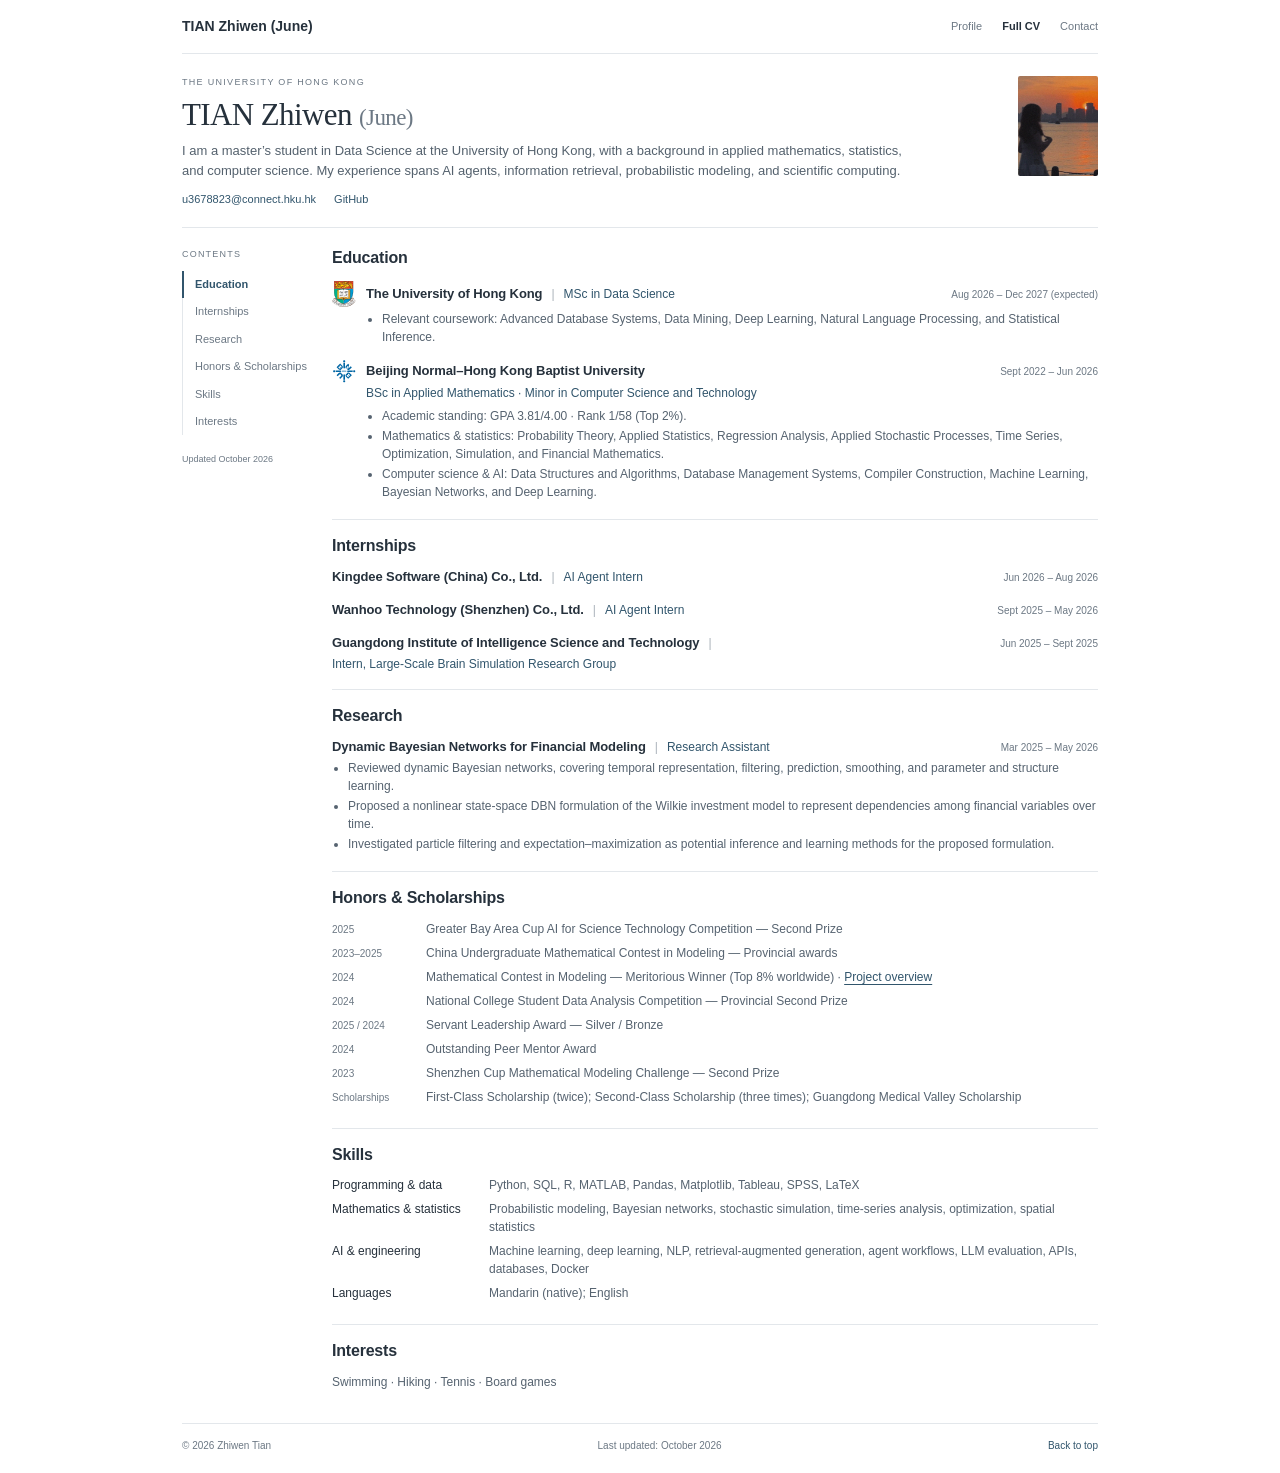
==== commit 887dc728: "content: add swimming hiking tennis and board games" ====
--- a/cv.html
+++ b/cv.html
@@ -1,2 +1,2 @@
 <!doctype html>
-<html lang="en"><head><meta charset="utf-8"><meta name="viewport" content="width=device-width, initial-scale=1"><title>TIAN Zhiwen (June) | Curriculum Vitae</title><meta name="description" content="Zhiwen Tian (June) — MSc in Data Science at the University of Hong Kong. Education, internships, research, and projects."><meta name="theme-color" content="#ffffff"><link rel="icon" href="/favicon.svg" type="image/svg+xml"><link rel="stylesheet" href="/resume.css?v=20261024-research-role"><script src="/resume.js" defer></script></head><body><a class="skip-link" href="#main">Skip to content</a><div class="site-wrap"><header class="site-header"><a class="site-name" href="/">TIAN Zhiwen (June)</a><nav aria-label="Site navigation"><a href="/">Profile</a><a href="/cv.html">Full CV</a><a href="mailto:u3678823@connect.hku.hk">Contact</a></nav></header><main id="main"><section class="profile-header" id="top"><div><p class="overline">THE UNIVERSITY OF HONG KONG</p><h1>TIAN Zhiwen <span>(June)</span></h1><p class="bio">I am a master’s student in Data Science at the University of Hong Kong, with a background in applied mathematics, statistics, and computer science. My experience spans AI agents, information retrieval, probabilistic modeling, and scientific computing.</p><div class="profile-links"><a href="mailto:u3678823@connect.hku.hk">u3678823@connect.hku.hk</a><a href="https://github.com/quokka-lab">GitHub</a></div></div><img class="portrait" src="/personal.jpg" alt="Zhiwen Tian" width="116" height="144"></section><div class="content-grid"><aside class="section-index"><p>CONTENTS</p><nav aria-label="Main navigation"><a href="#education">Education</a><a href="#internships">Internships</a><a href="#research-experience">Research</a><a href="#awards">Honors &amp; Scholarships</a><a href="#skills">Skills</a></nav><span>Updated October 2026</span></aside><div class="resume-content"><section id="education" class="resume-section" aria-labelledby="heading-education"><h2 id="heading-education">Education</h2><article class="entry"><div class="entry-heading"><div class="degree-label"><h3><span class="school-title"><img class="school-logo" src="/hku-emblem.svg" alt="The University of Hong Kong logo" loading="lazy"><span>The University of Hong Kong</span></span></h3><span class="role-separator" aria-hidden="true">|</span><p class="role">MSc in Data Science</p></div><p class="date">Aug 2026 – Dec 2027 (expected)</p></div><ul><li>Relevant coursework: Advanced Database Systems, Data Mining, Deep Learning, Natural Language Processing, and Statistical Inference.</li></ul></article><article class="entry"><div class="entry-heading"><h3><span class="school-title"><img class="school-logo" src="/bnbu-emblem.svg" alt="Beijing Normal–Hong Kong Baptist University logo" loading="lazy"><span>Beijing Normal–Hong Kong Baptist University</span></span></h3><p class="date">Sept 2022 – Jun 2026</p></div><p class="role">BSc in Applied Mathematics · Minor in Computer Science and Technology</p><ul><li>Academic standing: GPA 3.81/4.00 · Rank 1/58 (Top 2%).</li><li>Mathematics &amp; statistics: Probability Theory, Applied Statistics, Regression Analysis, Applied Stochastic Processes, Time Series, Optimization, Simulation, and Financial Mathematics.</li><li>Computer science &amp; AI: Data Structures and Algorithms, Database Management Systems, Compiler Construction, Machine Learning, Bayesian Networks, and Deep Learning.</li></ul></article></section><section id="internships" class="resume-section" aria-labelledby="heading-internships"><h2 id="heading-internships">Internships</h2><article class="entry"><div class="entry-heading"><div class="internship-label"><h3>Kingdee Software (China) Co., Ltd.</h3><span class="role-separator" aria-hidden="true">|</span><p class="role">AI Agent Intern</p></div><p class="date">Jun 2026 – Aug 2026</p></div></article><article class="entry"><div class="entry-heading"><div class="internship-label"><h3>Wanhoo Technology (Shenzhen) Co., Ltd.</h3><span class="role-separator" aria-hidden="true">|</span><p class="role">AI Agent Intern</p></div><p class="date">Sept 2025 – May 2026</p></div></article><article class="entry"><div class="entry-heading"><div class="internship-label"><h3>Guangdong Institute of Intelligence Science and Technology</h3><span class="role-separator" aria-hidden="true">|</span><p class="role">Intern, Large-Scale Brain Simulation Research Group</p></div><p class="date">Jun 2025 – Sept 2025</p></div></article></section><section id="research-experience" class="resume-section" aria-labelledby="heading-research-experience"><h2 id="heading-research-experience">Research</h2><article class="entry"><div class="entry-heading"><div class="internship-label"><h3>Dynamic Bayesian Networks for Financial Modeling</h3><span class="role-separator" aria-hidden="true">|</span><p class="role">Research Assistant</p></div><p class="date">Mar 2025 – May 2026</p></div><ul><li>Reviewed dynamic Bayesian networks, covering temporal representation, filtering, prediction, smoothing, and parameter and structure learning.</li><li>Proposed a nonlinear state-space DBN formulation of the Wilkie investment model to represent dependencies among financial variables over time.</li><li>Investigated particle filtering and expectation–maximization as potential inference and learning methods for the proposed formulation.</li></ul></article></section><section id="awards" class="resume-section" aria-labelledby="heading-awards"><h2 id="heading-awards">Honors &amp; Scholarships</h2><ul class="awards-list"><li><span class="award-year">2025</span><span>Greater Bay Area Cup AI for Science Technology Competition — Second Prize</span></li><li><span class="award-year">2023–2025</span><span>China Undergraduate Mathematical Contest in Modeling — Provincial awards</span></li><li><span class="award-year">2024</span><span>Mathematical Contest in Modeling — Meritorious Winner (Top 8% worldwide) · <a href="/mcm.html">Project overview</a></span></li><li><span class="award-year">2024</span><span>National College Student Data Analysis Competition — Provincial Second Prize</span></li><li><span class="award-year">2025 / 2024</span><span>Servant Leadership Award — Silver / Bronze</span></li><li><span class="award-year">2024</span><span>Outstanding Peer Mentor Award</span></li><li><span class="award-year">2023</span><span>Shenzhen Cup Mathematical Modeling Challenge — Second Prize</span></li><li><span class="award-year">Scholarships</span><span>First-Class Scholarship (twice); Second-Class Scholarship (three times); Guangdong Medical Valley Scholarship</span></li></ul></section><section id="skills" class="resume-section" aria-labelledby="heading-skills"><h2 id="heading-skills">Skills</h2><dl class="skills-list"><div><dt>Programming &amp; data</dt><dd>Python, SQL, R, MATLAB, Pandas, Matplotlib, Tableau, SPSS, LaTeX</dd></div><div><dt>Mathematics &amp; statistics</dt><dd>Probabilistic modeling, Bayesian networks, stochastic simulation, time-series analysis, optimization, spatial statistics</dd></div><div><dt>AI &amp; engineering</dt><dd>Machine learning, deep learning, NLP, retrieval-augmented generation, agent workflows, LLM evaluation, APIs, databases, Docker</dd></div><div><dt>Languages</dt><dd>Mandarin (native); English</dd></div></dl></section></div></div></main><footer class="site-footer"><span>© 2026 Zhiwen Tian</span><span>Last updated: October 2026</span><a href="#top">Back to top</a></footer></div></body></html>+<html lang="en"><head><meta charset="utf-8"><meta name="viewport" content="width=device-width, initial-scale=1"><title>TIAN Zhiwen (June) | Curriculum Vitae</title><meta name="description" content="Zhiwen Tian (June) — MSc in Data Science at the University of Hong Kong. Education, internships, research, and projects."><meta name="theme-color" content="#ffffff"><link rel="icon" href="/favicon.svg" type="image/svg+xml"><link rel="stylesheet" href="/resume.css?v=20261024-interests"><script src="/resume.js" defer></script></head><body><a class="skip-link" href="#main">Skip to content</a><div class="site-wrap"><header class="site-header"><a class="site-name" href="/">TIAN Zhiwen (June)</a><nav aria-label="Site navigation"><a href="/">Profile</a><a href="/cv.html">Full CV</a><a href="mailto:u3678823@connect.hku.hk">Contact</a></nav></header><main id="main"><section class="profile-header" id="top"><div><p class="overline">THE UNIVERSITY OF HONG KONG</p><h1>TIAN Zhiwen <span>(June)</span></h1><p class="bio">I am a master’s student in Data Science at the University of Hong Kong, with a background in applied mathematics, statistics, and computer science. My experience spans AI agents, information retrieval, probabilistic modeling, and scientific computing.</p><div class="profile-links"><a href="mailto:u3678823@connect.hku.hk">u3678823@connect.hku.hk</a><a href="https://github.com/quokka-lab">GitHub</a></div></div><img class="portrait" src="/personal.jpg" alt="Zhiwen Tian" width="116" height="144"></section><div class="content-grid"><aside class="section-index"><p>CONTENTS</p><nav aria-label="Main navigation"><a href="#education">Education</a><a href="#internships">Internships</a><a href="#research-experience">Research</a><a href="#awards">Honors &amp; Scholarships</a><a href="#skills">Skills</a><a href="#interests">Interests</a></nav><span>Updated October 2026</span></aside><div class="resume-content"><section id="education" class="resume-section" aria-labelledby="heading-education"><h2 id="heading-education">Education</h2><article class="entry"><div class="entry-heading"><div class="degree-label"><h3><span class="school-title"><img class="school-logo" src="/hku-emblem.svg" alt="The University of Hong Kong logo" loading="lazy"><span>The University of Hong Kong</span></span></h3><span class="role-separator" aria-hidden="true">|</span><p class="role">MSc in Data Science</p></div><p class="date">Aug 2026 – Dec 2027 (expected)</p></div><ul><li>Relevant coursework: Advanced Database Systems, Data Mining, Deep Learning, Natural Language Processing, and Statistical Inference.</li></ul></article><article class="entry"><div class="entry-heading"><h3><span class="school-title"><img class="school-logo" src="/bnbu-emblem.svg" alt="Beijing Normal–Hong Kong Baptist University logo" loading="lazy"><span>Beijing Normal–Hong Kong Baptist University</span></span></h3><p class="date">Sept 2022 – Jun 2026</p></div><p class="role">BSc in Applied Mathematics · Minor in Computer Science and Technology</p><ul><li>Academic standing: GPA 3.81/4.00 · Rank 1/58 (Top 2%).</li><li>Mathematics &amp; statistics: Probability Theory, Applied Statistics, Regression Analysis, Applied Stochastic Processes, Time Series, Optimization, Simulation, and Financial Mathematics.</li><li>Computer science &amp; AI: Data Structures and Algorithms, Database Management Systems, Compiler Construction, Machine Learning, Bayesian Networks, and Deep Learning.</li></ul></article></section><section id="internships" class="resume-section" aria-labelledby="heading-internships"><h2 id="heading-internships">Internships</h2><article class="entry"><div class="entry-heading"><div class="internship-label"><h3>Kingdee Software (China) Co., Ltd.</h3><span class="role-separator" aria-hidden="true">|</span><p class="role">AI Agent Intern</p></div><p class="date">Jun 2026 – Aug 2026</p></div></article><article class="entry"><div class="entry-heading"><div class="internship-label"><h3>Wanhoo Technology (Shenzhen) Co., Ltd.</h3><span class="role-separator" aria-hidden="true">|</span><p class="role">AI Agent Intern</p></div><p class="date">Sept 2025 – May 2026</p></div></article><article class="entry"><div class="entry-heading"><div class="internship-label"><h3>Guangdong Institute of Intelligence Science and Technology</h3><span class="role-separator" aria-hidden="true">|</span><p class="role">Intern, Large-Scale Brain Simulation Research Group</p></div><p class="date">Jun 2025 – Sept 2025</p></div></article></section><section id="research-experience" class="resume-section" aria-labelledby="heading-research-experience"><h2 id="heading-research-experience">Research</h2><article class="entry"><div class="entry-heading"><div class="internship-label"><h3>Dynamic Bayesian Networks for Financial Modeling</h3><span class="role-separator" aria-hidden="true">|</span><p class="role">Research Assistant</p></div><p class="date">Mar 2025 – May 2026</p></div><ul><li>Reviewed dynamic Bayesian networks, covering temporal representation, filtering, prediction, smoothing, and parameter and structure learning.</li><li>Proposed a nonlinear state-space DBN formulation of the Wilkie investment model to represent dependencies among financial variables over time.</li><li>Investigated particle filtering and expectation–maximization as potential inference and learning methods for the proposed formulation.</li></ul></article></section><section id="awards" class="resume-section" aria-labelledby="heading-awards"><h2 id="heading-awards">Honors &amp; Scholarships</h2><ul class="awards-list"><li><span class="award-year">2025</span><span>Greater Bay Area Cup AI for Science Technology Competition — Second Prize</span></li><li><span class="award-year">2023–2025</span><span>China Undergraduate Mathematical Contest in Modeling — Provincial awards</span></li><li><span class="award-year">2024</span><span>Mathematical Contest in Modeling — Meritorious Winner (Top 8% worldwide) · <a href="/mcm.html">Project overview</a></span></li><li><span class="award-year">2024</span><span>National College Student Data Analysis Competition — Provincial Second Prize</span></li><li><span class="award-year">2025 / 2024</span><span>Servant Leadership Award — Silver / Bronze</span></li><li><span class="award-year">2024</span><span>Outstanding Peer Mentor Award</span></li><li><span class="award-year">2023</span><span>Shenzhen Cup Mathematical Modeling Challenge — Second Prize</span></li><li><span class="award-year">Scholarships</span><span>First-Class Scholarship (twice); Second-Class Scholarship (three times); Guangdong Medical Valley Scholarship</span></li></ul></section><section id="skills" class="resume-section" aria-labelledby="heading-skills"><h2 id="heading-skills">Skills</h2><dl class="skills-list"><div><dt>Programming &amp; data</dt><dd>Python, SQL, R, MATLAB, Pandas, Matplotlib, Tableau, SPSS, LaTeX</dd></div><div><dt>Mathematics &amp; statistics</dt><dd>Probabilistic modeling, Bayesian networks, stochastic simulation, time-series analysis, optimization, spatial statistics</dd></div><div><dt>AI &amp; engineering</dt><dd>Machine learning, deep learning, NLP, retrieval-augmented generation, agent workflows, LLM evaluation, APIs, databases, Docker</dd></div><div><dt>Languages</dt><dd>Mandarin (native); English</dd></div></dl></section><section id="interests" class="resume-section" aria-labelledby="heading-interests"><h2 id="heading-interests">Interests</h2><p class="interests-list">Swimming · Hiking · Tennis · Board games</p></section></div></div></main><footer class="site-footer"><span>© 2026 Zhiwen Tian</span><span>Last updated: October 2026</span><a href="#top">Back to top</a></footer></div></body></html>
--- a/resume.css
+++ b/resume.css
@@ -24,3 +24,5 @@
 .degree-label{display:flex;align-items:center;flex-wrap:wrap;gap:4px 9px;min-width:0}#education .degree-label .role{margin:0}#education .degree-label+.date{margin-left:auto}@media(max-width:900px){#education .degree-label+.date{margin-left:34px;margin-top:3px}}@media(max-width:600px){.degree-label{gap:3px 6px}#education .degree-label+.date{margin-left:0}}
 
 #research-experience .internship-label .role{margin:0}#research-experience .entry-heading{display:flex;justify-content:space-between;align-items:baseline;gap:4px 16px;flex-wrap:wrap}#research-experience .date{margin-left:auto;text-align:right}
+
+.interests-list{margin:0;color:#566370;font-size:12px;line-height:1.5}
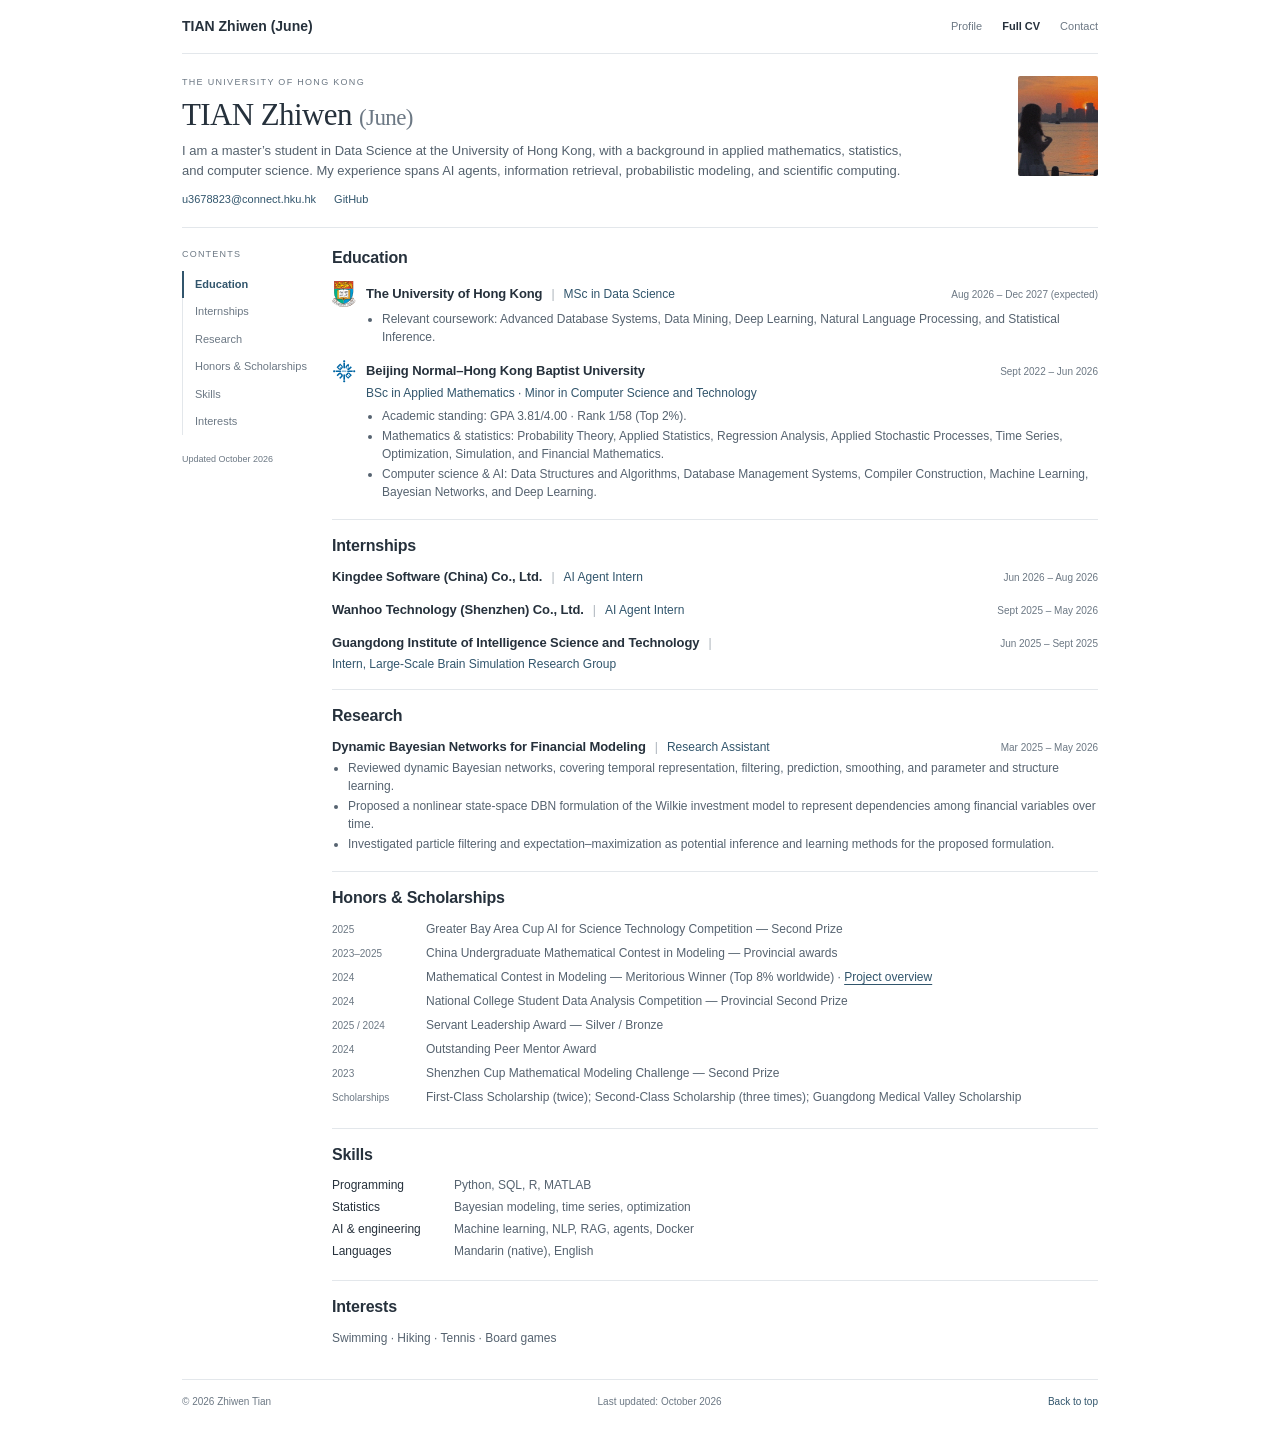
==== commit 9bcabc9e: "content: simplify skills and compact row layout" ====
--- a/cv.html
+++ b/cv.html
@@ -1,2 +1,2 @@
 <!doctype html>
-<html lang="en"><head><meta charset="utf-8"><meta name="viewport" content="width=device-width, initial-scale=1"><title>TIAN Zhiwen (June) | Curriculum Vitae</title><meta name="description" content="Zhiwen Tian (June) — MSc in Data Science at the University of Hong Kong. Education, internships, research, and projects."><meta name="theme-color" content="#ffffff"><link rel="icon" href="/favicon.svg" type="image/svg+xml"><link rel="stylesheet" href="/resume.css?v=20261024-interests"><script src="/resume.js" defer></script></head><body><a class="skip-link" href="#main">Skip to content</a><div class="site-wrap"><header class="site-header"><a class="site-name" href="/">TIAN Zhiwen (June)</a><nav aria-label="Site navigation"><a href="/">Profile</a><a href="/cv.html">Full CV</a><a href="mailto:u3678823@connect.hku.hk">Contact</a></nav></header><main id="main"><section class="profile-header" id="top"><div><p class="overline">THE UNIVERSITY OF HONG KONG</p><h1>TIAN Zhiwen <span>(June)</span></h1><p class="bio">I am a master’s student in Data Science at the University of Hong Kong, with a background in applied mathematics, statistics, and computer science. My experience spans AI agents, information retrieval, probabilistic modeling, and scientific computing.</p><div class="profile-links"><a href="mailto:u3678823@connect.hku.hk">u3678823@connect.hku.hk</a><a href="https://github.com/quokka-lab">GitHub</a></div></div><img class="portrait" src="/personal.jpg" alt="Zhiwen Tian" width="116" height="144"></section><div class="content-grid"><aside class="section-index"><p>CONTENTS</p><nav aria-label="Main navigation"><a href="#education">Education</a><a href="#internships">Internships</a><a href="#research-experience">Research</a><a href="#awards">Honors &amp; Scholarships</a><a href="#skills">Skills</a><a href="#interests">Interests</a></nav><span>Updated October 2026</span></aside><div class="resume-content"><section id="education" class="resume-section" aria-labelledby="heading-education"><h2 id="heading-education">Education</h2><article class="entry"><div class="entry-heading"><div class="degree-label"><h3><span class="school-title"><img class="school-logo" src="/hku-emblem.svg" alt="The University of Hong Kong logo" loading="lazy"><span>The University of Hong Kong</span></span></h3><span class="role-separator" aria-hidden="true">|</span><p class="role">MSc in Data Science</p></div><p class="date">Aug 2026 – Dec 2027 (expected)</p></div><ul><li>Relevant coursework: Advanced Database Systems, Data Mining, Deep Learning, Natural Language Processing, and Statistical Inference.</li></ul></article><article class="entry"><div class="entry-heading"><h3><span class="school-title"><img class="school-logo" src="/bnbu-emblem.svg" alt="Beijing Normal–Hong Kong Baptist University logo" loading="lazy"><span>Beijing Normal–Hong Kong Baptist University</span></span></h3><p class="date">Sept 2022 – Jun 2026</p></div><p class="role">BSc in Applied Mathematics · Minor in Computer Science and Technology</p><ul><li>Academic standing: GPA 3.81/4.00 · Rank 1/58 (Top 2%).</li><li>Mathematics &amp; statistics: Probability Theory, Applied Statistics, Regression Analysis, Applied Stochastic Processes, Time Series, Optimization, Simulation, and Financial Mathematics.</li><li>Computer science &amp; AI: Data Structures and Algorithms, Database Management Systems, Compiler Construction, Machine Learning, Bayesian Networks, and Deep Learning.</li></ul></article></section><section id="internships" class="resume-section" aria-labelledby="heading-internships"><h2 id="heading-internships">Internships</h2><article class="entry"><div class="entry-heading"><div class="internship-label"><h3>Kingdee Software (China) Co., Ltd.</h3><span class="role-separator" aria-hidden="true">|</span><p class="role">AI Agent Intern</p></div><p class="date">Jun 2026 – Aug 2026</p></div></article><article class="entry"><div class="entry-heading"><div class="internship-label"><h3>Wanhoo Technology (Shenzhen) Co., Ltd.</h3><span class="role-separator" aria-hidden="true">|</span><p class="role">AI Agent Intern</p></div><p class="date">Sept 2025 – May 2026</p></div></article><article class="entry"><div class="entry-heading"><div class="internship-label"><h3>Guangdong Institute of Intelligence Science and Technology</h3><span class="role-separator" aria-hidden="true">|</span><p class="role">Intern, Large-Scale Brain Simulation Research Group</p></div><p class="date">Jun 2025 – Sept 2025</p></div></article></section><section id="research-experience" class="resume-section" aria-labelledby="heading-research-experience"><h2 id="heading-research-experience">Research</h2><article class="entry"><div class="entry-heading"><div class="internship-label"><h3>Dynamic Bayesian Networks for Financial Modeling</h3><span class="role-separator" aria-hidden="true">|</span><p class="role">Research Assistant</p></div><p class="date">Mar 2025 – May 2026</p></div><ul><li>Reviewed dynamic Bayesian networks, covering temporal representation, filtering, prediction, smoothing, and parameter and structure learning.</li><li>Proposed a nonlinear state-space DBN formulation of the Wilkie investment model to represent dependencies among financial variables over time.</li><li>Investigated particle filtering and expectation–maximization as potential inference and learning methods for the proposed formulation.</li></ul></article></section><section id="awards" class="resume-section" aria-labelledby="heading-awards"><h2 id="heading-awards">Honors &amp; Scholarships</h2><ul class="awards-list"><li><span class="award-year">2025</span><span>Greater Bay Area Cup AI for Science Technology Competition — Second Prize</span></li><li><span class="award-year">2023–2025</span><span>China Undergraduate Mathematical Contest in Modeling — Provincial awards</span></li><li><span class="award-year">2024</span><span>Mathematical Contest in Modeling — Meritorious Winner (Top 8% worldwide) · <a href="/mcm.html">Project overview</a></span></li><li><span class="award-year">2024</span><span>National College Student Data Analysis Competition — Provincial Second Prize</span></li><li><span class="award-year">2025 / 2024</span><span>Servant Leadership Award — Silver / Bronze</span></li><li><span class="award-year">2024</span><span>Outstanding Peer Mentor Award</span></li><li><span class="award-year">2023</span><span>Shenzhen Cup Mathematical Modeling Challenge — Second Prize</span></li><li><span class="award-year">Scholarships</span><span>First-Class Scholarship (twice); Second-Class Scholarship (three times); Guangdong Medical Valley Scholarship</span></li></ul></section><section id="skills" class="resume-section" aria-labelledby="heading-skills"><h2 id="heading-skills">Skills</h2><dl class="skills-list"><div><dt>Programming &amp; data</dt><dd>Python, SQL, R, MATLAB, Pandas, Matplotlib, Tableau, SPSS, LaTeX</dd></div><div><dt>Mathematics &amp; statistics</dt><dd>Probabilistic modeling, Bayesian networks, stochastic simulation, time-series analysis, optimization, spatial statistics</dd></div><div><dt>AI &amp; engineering</dt><dd>Machine learning, deep learning, NLP, retrieval-augmented generation, agent workflows, LLM evaluation, APIs, databases, Docker</dd></div><div><dt>Languages</dt><dd>Mandarin (native); English</dd></div></dl></section><section id="interests" class="resume-section" aria-labelledby="heading-interests"><h2 id="heading-interests">Interests</h2><p class="interests-list">Swimming · Hiking · Tennis · Board games</p></section></div></div></main><footer class="site-footer"><span>© 2026 Zhiwen Tian</span><span>Last updated: October 2026</span><a href="#top">Back to top</a></footer></div></body></html>+<html lang="en"><head><meta charset="utf-8"><meta name="viewport" content="width=device-width, initial-scale=1"><title>TIAN Zhiwen (June) | Curriculum Vitae</title><meta name="description" content="Zhiwen Tian (June) — MSc in Data Science at the University of Hong Kong. Education, internships, research, and projects."><meta name="theme-color" content="#ffffff"><link rel="icon" href="/favicon.svg" type="image/svg+xml"><link rel="stylesheet" href="/resume.css?v=20261025-skills"><script src="/resume.js" defer></script></head><body><a class="skip-link" href="#main">Skip to content</a><div class="site-wrap"><header class="site-header"><a class="site-name" href="/">TIAN Zhiwen (June)</a><nav aria-label="Site navigation"><a href="/">Profile</a><a href="/cv.html">Full CV</a><a href="mailto:u3678823@connect.hku.hk">Contact</a></nav></header><main id="main"><section class="profile-header" id="top"><div><p class="overline">THE UNIVERSITY OF HONG KONG</p><h1>TIAN Zhiwen <span>(June)</span></h1><p class="bio">I am a master’s student in Data Science at the University of Hong Kong, with a background in applied mathematics, statistics, and computer science. My experience spans AI agents, information retrieval, probabilistic modeling, and scientific computing.</p><div class="profile-links"><a href="mailto:u3678823@connect.hku.hk">u3678823@connect.hku.hk</a><a href="https://github.com/quokka-lab">GitHub</a></div></div><img class="portrait" src="/personal.jpg" alt="Zhiwen Tian" width="116" height="144"></section><div class="content-grid"><aside class="section-index"><p>CONTENTS</p><nav aria-label="Main navigation"><a href="#education">Education</a><a href="#internships">Internships</a><a href="#research-experience">Research</a><a href="#awards">Honors &amp; Scholarships</a><a href="#skills">Skills</a><a href="#interests">Interests</a></nav><span>Updated October 2026</span></aside><div class="resume-content"><section id="education" class="resume-section" aria-labelledby="heading-education"><h2 id="heading-education">Education</h2><article class="entry"><div class="entry-heading"><div class="degree-label"><h3><span class="school-title"><img class="school-logo" src="/hku-emblem.svg" alt="The University of Hong Kong logo" loading="lazy"><span>The University of Hong Kong</span></span></h3><span class="role-separator" aria-hidden="true">|</span><p class="role">MSc in Data Science</p></div><p class="date">Aug 2026 – Dec 2027 (expected)</p></div><ul><li>Relevant coursework: Advanced Database Systems, Data Mining, Deep Learning, Natural Language Processing, and Statistical Inference.</li></ul></article><article class="entry"><div class="entry-heading"><h3><span class="school-title"><img class="school-logo" src="/bnbu-emblem.svg" alt="Beijing Normal–Hong Kong Baptist University logo" loading="lazy"><span>Beijing Normal–Hong Kong Baptist University</span></span></h3><p class="date">Sept 2022 – Jun 2026</p></div><p class="role">BSc in Applied Mathematics · Minor in Computer Science and Technology</p><ul><li>Academic standing: GPA 3.81/4.00 · Rank 1/58 (Top 2%).</li><li>Mathematics &amp; statistics: Probability Theory, Applied Statistics, Regression Analysis, Applied Stochastic Processes, Time Series, Optimization, Simulation, and Financial Mathematics.</li><li>Computer science &amp; AI: Data Structures and Algorithms, Database Management Systems, Compiler Construction, Machine Learning, Bayesian Networks, and Deep Learning.</li></ul></article></section><section id="internships" class="resume-section" aria-labelledby="heading-internships"><h2 id="heading-internships">Internships</h2><article class="entry"><div class="entry-heading"><div class="internship-label"><h3>Kingdee Software (China) Co., Ltd.</h3><span class="role-separator" aria-hidden="true">|</span><p class="role">AI Agent Intern</p></div><p class="date">Jun 2026 – Aug 2026</p></div></article><article class="entry"><div class="entry-heading"><div class="internship-label"><h3>Wanhoo Technology (Shenzhen) Co., Ltd.</h3><span class="role-separator" aria-hidden="true">|</span><p class="role">AI Agent Intern</p></div><p class="date">Sept 2025 – May 2026</p></div></article><article class="entry"><div class="entry-heading"><div class="internship-label"><h3>Guangdong Institute of Intelligence Science and Technology</h3><span class="role-separator" aria-hidden="true">|</span><p class="role">Intern, Large-Scale Brain Simulation Research Group</p></div><p class="date">Jun 2025 – Sept 2025</p></div></article></section><section id="research-experience" class="resume-section" aria-labelledby="heading-research-experience"><h2 id="heading-research-experience">Research</h2><article class="entry"><div class="entry-heading"><div class="internship-label"><h3>Dynamic Bayesian Networks for Financial Modeling</h3><span class="role-separator" aria-hidden="true">|</span><p class="role">Research Assistant</p></div><p class="date">Mar 2025 – May 2026</p></div><ul><li>Reviewed dynamic Bayesian networks, covering temporal representation, filtering, prediction, smoothing, and parameter and structure learning.</li><li>Proposed a nonlinear state-space DBN formulation of the Wilkie investment model to represent dependencies among financial variables over time.</li><li>Investigated particle filtering and expectation–maximization as potential inference and learning methods for the proposed formulation.</li></ul></article></section><section id="awards" class="resume-section" aria-labelledby="heading-awards"><h2 id="heading-awards">Honors &amp; Scholarships</h2><ul class="awards-list"><li><span class="award-year">2025</span><span>Greater Bay Area Cup AI for Science Technology Competition — Second Prize</span></li><li><span class="award-year">2023–2025</span><span>China Undergraduate Mathematical Contest in Modeling — Provincial awards</span></li><li><span class="award-year">2024</span><span>Mathematical Contest in Modeling — Meritorious Winner (Top 8% worldwide) · <a href="/mcm.html">Project overview</a></span></li><li><span class="award-year">2024</span><span>National College Student Data Analysis Competition — Provincial Second Prize</span></li><li><span class="award-year">2025 / 2024</span><span>Servant Leadership Award — Silver / Bronze</span></li><li><span class="award-year">2024</span><span>Outstanding Peer Mentor Award</span></li><li><span class="award-year">2023</span><span>Shenzhen Cup Mathematical Modeling Challenge — Second Prize</span></li><li><span class="award-year">Scholarships</span><span>First-Class Scholarship (twice); Second-Class Scholarship (three times); Guangdong Medical Valley Scholarship</span></li></ul></section><section id="skills" class="resume-section" aria-labelledby="heading-skills"><h2 id="heading-skills">Skills</h2><dl class="skills-list"><div><dt>Programming</dt><dd>Python, SQL, R, MATLAB</dd></div><div><dt>Statistics</dt><dd>Bayesian modeling, time series, optimization</dd></div><div><dt>AI &amp; engineering</dt><dd>Machine learning, NLP, RAG, agents, Docker</dd></div><div><dt>Languages</dt><dd>Mandarin (native), English</dd></div></dl></section><section id="interests" class="resume-section" aria-labelledby="heading-interests"><h2 id="heading-interests">Interests</h2><p class="interests-list">Swimming · Hiking · Tennis · Board games</p></section></div></div></main><footer class="site-footer"><span>© 2026 Zhiwen Tian</span><span>Last updated: October 2026</span><a href="#top">Back to top</a></footer></div></body></html>
--- a/resume.css
+++ b/resume.css
@@ -26,3 +26,6 @@
 #research-experience .internship-label .role{margin:0}#research-experience .entry-heading{display:flex;justify-content:space-between;align-items:baseline;gap:4px 16px;flex-wrap:wrap}#research-experience .date{margin-left:auto;text-align:right}
 
 .interests-list{margin:0;color:#566370;font-size:12px;line-height:1.5}
+
+/* Concise skill rows: label and content share one line where space permits. */
+.skills-list>div{display:flex;align-items:baseline;gap:10px;margin-bottom:4px}.skills-list dt{flex:0 0 112px;margin:0}.skills-list dd{min-width:0}@media(max-width:600px){.skills-list>div{gap:6px;flex-wrap:wrap}.skills-list dt{flex-basis:auto}.skills-list dd{flex:1 1 160px}}
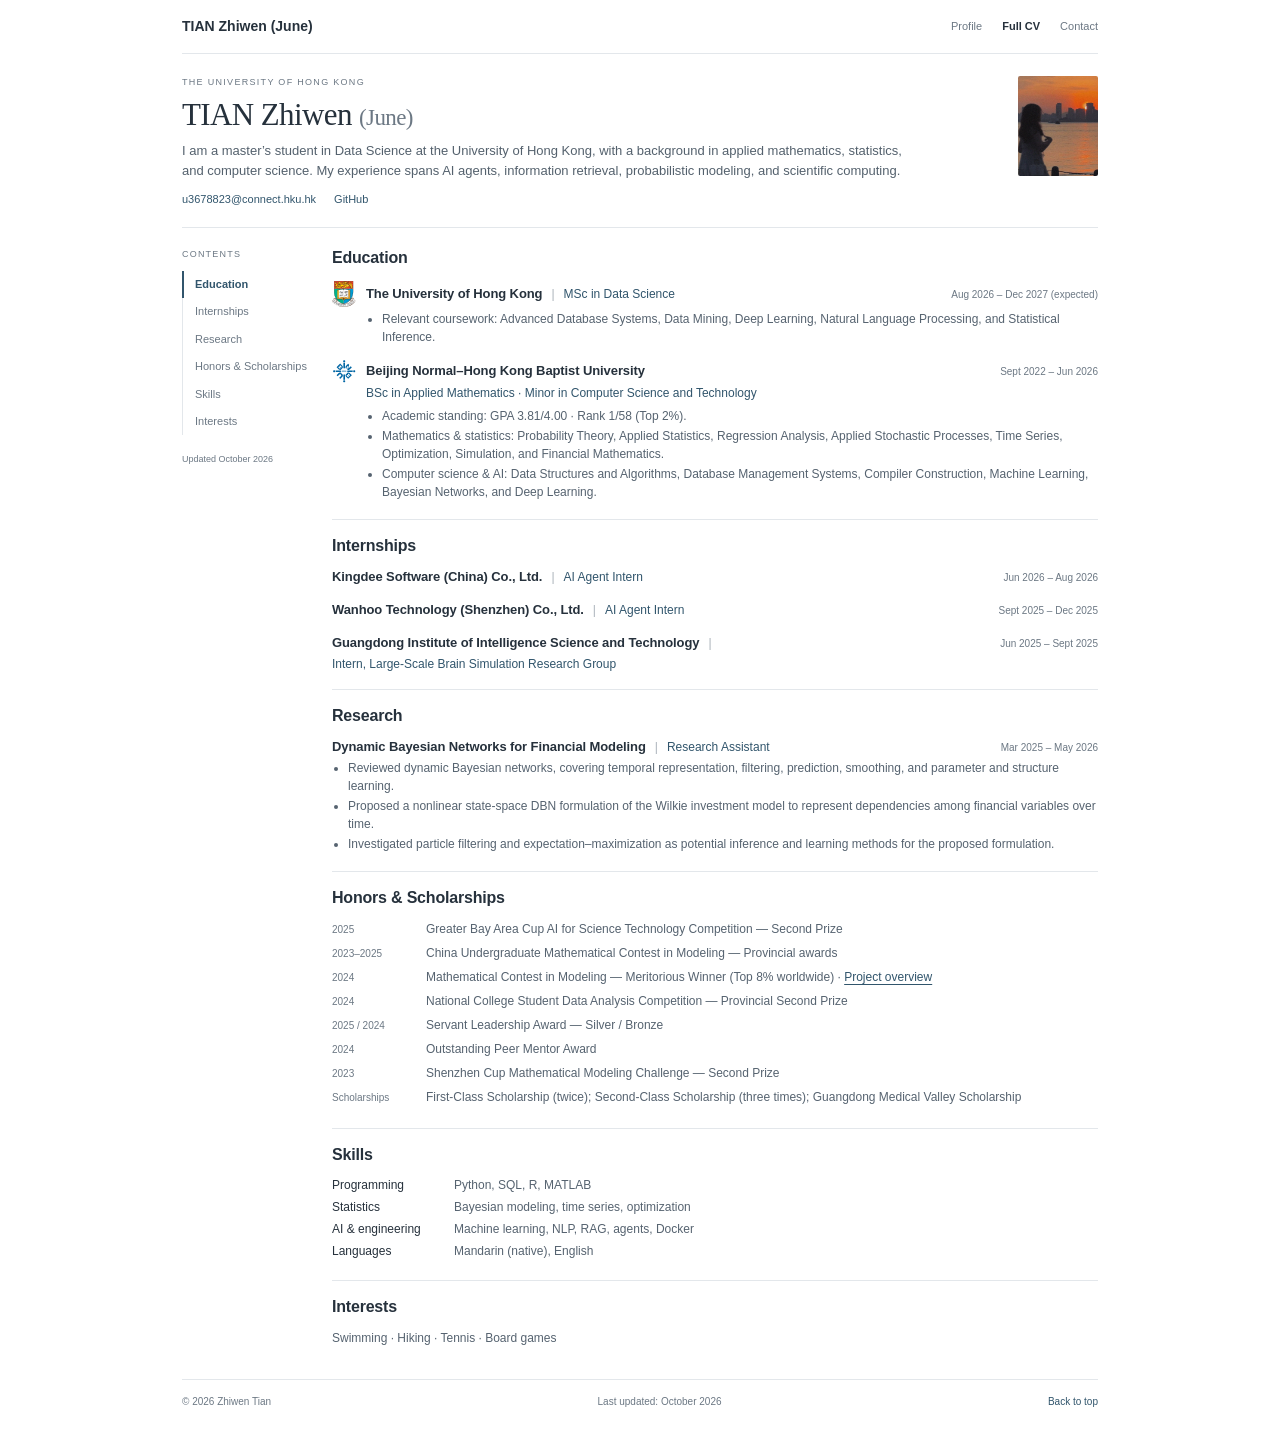
==== commit 938db736: "content: correct internship dates to Sep-Dec 2025" ====
--- a/cv.html
+++ b/cv.html
@@ -1,2 +1,2 @@
 <!doctype html>
-<html lang="en"><head><meta charset="utf-8"><meta name="viewport" content="width=device-width, initial-scale=1"><title>TIAN Zhiwen (June) | Curriculum Vitae</title><meta name="description" content="Zhiwen Tian (June) — MSc in Data Science at the University of Hong Kong. Education, internships, research, and projects."><meta name="theme-color" content="#ffffff"><link rel="icon" href="/favicon.svg" type="image/svg+xml"><link rel="stylesheet" href="/resume.css?v=20261025-skills"><script src="/resume.js" defer></script></head><body><a class="skip-link" href="#main">Skip to content</a><div class="site-wrap"><header class="site-header"><a class="site-name" href="/">TIAN Zhiwen (June)</a><nav aria-label="Site navigation"><a href="/">Profile</a><a href="/cv.html">Full CV</a><a href="mailto:u3678823@connect.hku.hk">Contact</a></nav></header><main id="main"><section class="profile-header" id="top"><div><p class="overline">THE UNIVERSITY OF HONG KONG</p><h1>TIAN Zhiwen <span>(June)</span></h1><p class="bio">I am a master’s student in Data Science at the University of Hong Kong, with a background in applied mathematics, statistics, and computer science. My experience spans AI agents, information retrieval, probabilistic modeling, and scientific computing.</p><div class="profile-links"><a href="mailto:u3678823@connect.hku.hk">u3678823@connect.hku.hk</a><a href="https://github.com/quokka-lab">GitHub</a></div></div><img class="portrait" src="/personal.jpg" alt="Zhiwen Tian" width="116" height="144"></section><div class="content-grid"><aside class="section-index"><p>CONTENTS</p><nav aria-label="Main navigation"><a href="#education">Education</a><a href="#internships">Internships</a><a href="#research-experience">Research</a><a href="#awards">Honors &amp; Scholarships</a><a href="#skills">Skills</a><a href="#interests">Interests</a></nav><span>Updated October 2026</span></aside><div class="resume-content"><section id="education" class="resume-section" aria-labelledby="heading-education"><h2 id="heading-education">Education</h2><article class="entry"><div class="entry-heading"><div class="degree-label"><h3><span class="school-title"><img class="school-logo" src="/hku-emblem.svg" alt="The University of Hong Kong logo" loading="lazy"><span>The University of Hong Kong</span></span></h3><span class="role-separator" aria-hidden="true">|</span><p class="role">MSc in Data Science</p></div><p class="date">Aug 2026 – Dec 2027 (expected)</p></div><ul><li>Relevant coursework: Advanced Database Systems, Data Mining, Deep Learning, Natural Language Processing, and Statistical Inference.</li></ul></article><article class="entry"><div class="entry-heading"><h3><span class="school-title"><img class="school-logo" src="/bnbu-emblem.svg" alt="Beijing Normal–Hong Kong Baptist University logo" loading="lazy"><span>Beijing Normal–Hong Kong Baptist University</span></span></h3><p class="date">Sept 2022 – Jun 2026</p></div><p class="role">BSc in Applied Mathematics · Minor in Computer Science and Technology</p><ul><li>Academic standing: GPA 3.81/4.00 · Rank 1/58 (Top 2%).</li><li>Mathematics &amp; statistics: Probability Theory, Applied Statistics, Regression Analysis, Applied Stochastic Processes, Time Series, Optimization, Simulation, and Financial Mathematics.</li><li>Computer science &amp; AI: Data Structures and Algorithms, Database Management Systems, Compiler Construction, Machine Learning, Bayesian Networks, and Deep Learning.</li></ul></article></section><section id="internships" class="resume-section" aria-labelledby="heading-internships"><h2 id="heading-internships">Internships</h2><article class="entry"><div class="entry-heading"><div class="internship-label"><h3>Kingdee Software (China) Co., Ltd.</h3><span class="role-separator" aria-hidden="true">|</span><p class="role">AI Agent Intern</p></div><p class="date">Jun 2026 – Aug 2026</p></div></article><article class="entry"><div class="entry-heading"><div class="internship-label"><h3>Wanhoo Technology (Shenzhen) Co., Ltd.</h3><span class="role-separator" aria-hidden="true">|</span><p class="role">AI Agent Intern</p></div><p class="date">Sept 2025 – May 2026</p></div></article><article class="entry"><div class="entry-heading"><div class="internship-label"><h3>Guangdong Institute of Intelligence Science and Technology</h3><span class="role-separator" aria-hidden="true">|</span><p class="role">Intern, Large-Scale Brain Simulation Research Group</p></div><p class="date">Jun 2025 – Sept 2025</p></div></article></section><section id="research-experience" class="resume-section" aria-labelledby="heading-research-experience"><h2 id="heading-research-experience">Research</h2><article class="entry"><div class="entry-heading"><div class="internship-label"><h3>Dynamic Bayesian Networks for Financial Modeling</h3><span class="role-separator" aria-hidden="true">|</span><p class="role">Research Assistant</p></div><p class="date">Mar 2025 – May 2026</p></div><ul><li>Reviewed dynamic Bayesian networks, covering temporal representation, filtering, prediction, smoothing, and parameter and structure learning.</li><li>Proposed a nonlinear state-space DBN formulation of the Wilkie investment model to represent dependencies among financial variables over time.</li><li>Investigated particle filtering and expectation–maximization as potential inference and learning methods for the proposed formulation.</li></ul></article></section><section id="awards" class="resume-section" aria-labelledby="heading-awards"><h2 id="heading-awards">Honors &amp; Scholarships</h2><ul class="awards-list"><li><span class="award-year">2025</span><span>Greater Bay Area Cup AI for Science Technology Competition — Second Prize</span></li><li><span class="award-year">2023–2025</span><span>China Undergraduate Mathematical Contest in Modeling — Provincial awards</span></li><li><span class="award-year">2024</span><span>Mathematical Contest in Modeling — Meritorious Winner (Top 8% worldwide) · <a href="/mcm.html">Project overview</a></span></li><li><span class="award-year">2024</span><span>National College Student Data Analysis Competition — Provincial Second Prize</span></li><li><span class="award-year">2025 / 2024</span><span>Servant Leadership Award — Silver / Bronze</span></li><li><span class="award-year">2024</span><span>Outstanding Peer Mentor Award</span></li><li><span class="award-year">2023</span><span>Shenzhen Cup Mathematical Modeling Challenge — Second Prize</span></li><li><span class="award-year">Scholarships</span><span>First-Class Scholarship (twice); Second-Class Scholarship (three times); Guangdong Medical Valley Scholarship</span></li></ul></section><section id="skills" class="resume-section" aria-labelledby="heading-skills"><h2 id="heading-skills">Skills</h2><dl class="skills-list"><div><dt>Programming</dt><dd>Python, SQL, R, MATLAB</dd></div><div><dt>Statistics</dt><dd>Bayesian modeling, time series, optimization</dd></div><div><dt>AI &amp; engineering</dt><dd>Machine learning, NLP, RAG, agents, Docker</dd></div><div><dt>Languages</dt><dd>Mandarin (native), English</dd></div></dl></section><section id="interests" class="resume-section" aria-labelledby="heading-interests"><h2 id="heading-interests">Interests</h2><p class="interests-list">Swimming · Hiking · Tennis · Board games</p></section></div></div></main><footer class="site-footer"><span>© 2026 Zhiwen Tian</span><span>Last updated: October 2026</span><a href="#top">Back to top</a></footer></div></body></html>+<html lang="en"><head><meta charset="utf-8"><meta name="viewport" content="width=device-width, initial-scale=1"><title>TIAN Zhiwen (June) | Curriculum Vitae</title><meta name="description" content="Zhiwen Tian (June) — MSc in Data Science at the University of Hong Kong. Education, internships, research, and projects."><meta name="theme-color" content="#ffffff"><link rel="icon" href="/favicon.svg" type="image/svg+xml"><link rel="stylesheet" href="/resume.css?v=20261025-skills"><script src="/resume.js" defer></script></head><body><a class="skip-link" href="#main">Skip to content</a><div class="site-wrap"><header class="site-header"><a class="site-name" href="/">TIAN Zhiwen (June)</a><nav aria-label="Site navigation"><a href="/">Profile</a><a href="/cv.html">Full CV</a><a href="mailto:u3678823@connect.hku.hk">Contact</a></nav></header><main id="main"><section class="profile-header" id="top"><div><p class="overline">THE UNIVERSITY OF HONG KONG</p><h1>TIAN Zhiwen <span>(June)</span></h1><p class="bio">I am a master’s student in Data Science at the University of Hong Kong, with a background in applied mathematics, statistics, and computer science. My experience spans AI agents, information retrieval, probabilistic modeling, and scientific computing.</p><div class="profile-links"><a href="mailto:u3678823@connect.hku.hk">u3678823@connect.hku.hk</a><a href="https://github.com/quokka-lab">GitHub</a></div></div><img class="portrait" src="/personal.jpg" alt="Zhiwen Tian" width="116" height="144"></section><div class="content-grid"><aside class="section-index"><p>CONTENTS</p><nav aria-label="Main navigation"><a href="#education">Education</a><a href="#internships">Internships</a><a href="#research-experience">Research</a><a href="#awards">Honors &amp; Scholarships</a><a href="#skills">Skills</a><a href="#interests">Interests</a></nav><span>Updated October 2026</span></aside><div class="resume-content"><section id="education" class="resume-section" aria-labelledby="heading-education"><h2 id="heading-education">Education</h2><article class="entry"><div class="entry-heading"><div class="degree-label"><h3><span class="school-title"><img class="school-logo" src="/hku-emblem.svg" alt="The University of Hong Kong logo" loading="lazy"><span>The University of Hong Kong</span></span></h3><span class="role-separator" aria-hidden="true">|</span><p class="role">MSc in Data Science</p></div><p class="date">Aug 2026 – Dec 2027 (expected)</p></div><ul><li>Relevant coursework: Advanced Database Systems, Data Mining, Deep Learning, Natural Language Processing, and Statistical Inference.</li></ul></article><article class="entry"><div class="entry-heading"><h3><span class="school-title"><img class="school-logo" src="/bnbu-emblem.svg" alt="Beijing Normal–Hong Kong Baptist University logo" loading="lazy"><span>Beijing Normal–Hong Kong Baptist University</span></span></h3><p class="date">Sept 2022 – Jun 2026</p></div><p class="role">BSc in Applied Mathematics · Minor in Computer Science and Technology</p><ul><li>Academic standing: GPA 3.81/4.00 · Rank 1/58 (Top 2%).</li><li>Mathematics &amp; statistics: Probability Theory, Applied Statistics, Regression Analysis, Applied Stochastic Processes, Time Series, Optimization, Simulation, and Financial Mathematics.</li><li>Computer science &amp; AI: Data Structures and Algorithms, Database Management Systems, Compiler Construction, Machine Learning, Bayesian Networks, and Deep Learning.</li></ul></article></section><section id="internships" class="resume-section" aria-labelledby="heading-internships"><h2 id="heading-internships">Internships</h2><article class="entry"><div class="entry-heading"><div class="internship-label"><h3>Kingdee Software (China) Co., Ltd.</h3><span class="role-separator" aria-hidden="true">|</span><p class="role">AI Agent Intern</p></div><p class="date">Jun 2026 – Aug 2026</p></div></article><article class="entry"><div class="entry-heading"><div class="internship-label"><h3>Wanhoo Technology (Shenzhen) Co., Ltd.</h3><span class="role-separator" aria-hidden="true">|</span><p class="role">AI Agent Intern</p></div><p class="date">Sept 2025 – Dec 2025</p></div></article><article class="entry"><div class="entry-heading"><div class="internship-label"><h3>Guangdong Institute of Intelligence Science and Technology</h3><span class="role-separator" aria-hidden="true">|</span><p class="role">Intern, Large-Scale Brain Simulation Research Group</p></div><p class="date">Jun 2025 – Sept 2025</p></div></article></section><section id="research-experience" class="resume-section" aria-labelledby="heading-research-experience"><h2 id="heading-research-experience">Research</h2><article class="entry"><div class="entry-heading"><div class="internship-label"><h3>Dynamic Bayesian Networks for Financial Modeling</h3><span class="role-separator" aria-hidden="true">|</span><p class="role">Research Assistant</p></div><p class="date">Mar 2025 – May 2026</p></div><ul><li>Reviewed dynamic Bayesian networks, covering temporal representation, filtering, prediction, smoothing, and parameter and structure learning.</li><li>Proposed a nonlinear state-space DBN formulation of the Wilkie investment model to represent dependencies among financial variables over time.</li><li>Investigated particle filtering and expectation–maximization as potential inference and learning methods for the proposed formulation.</li></ul></article></section><section id="awards" class="resume-section" aria-labelledby="heading-awards"><h2 id="heading-awards">Honors &amp; Scholarships</h2><ul class="awards-list"><li><span class="award-year">2025</span><span>Greater Bay Area Cup AI for Science Technology Competition — Second Prize</span></li><li><span class="award-year">2023–2025</span><span>China Undergraduate Mathematical Contest in Modeling — Provincial awards</span></li><li><span class="award-year">2024</span><span>Mathematical Contest in Modeling — Meritorious Winner (Top 8% worldwide) · <a href="/mcm.html">Project overview</a></span></li><li><span class="award-year">2024</span><span>National College Student Data Analysis Competition — Provincial Second Prize</span></li><li><span class="award-year">2025 / 2024</span><span>Servant Leadership Award — Silver / Bronze</span></li><li><span class="award-year">2024</span><span>Outstanding Peer Mentor Award</span></li><li><span class="award-year">2023</span><span>Shenzhen Cup Mathematical Modeling Challenge — Second Prize</span></li><li><span class="award-year">Scholarships</span><span>First-Class Scholarship (twice); Second-Class Scholarship (three times); Guangdong Medical Valley Scholarship</span></li></ul></section><section id="skills" class="resume-section" aria-labelledby="heading-skills"><h2 id="heading-skills">Skills</h2><dl class="skills-list"><div><dt>Programming</dt><dd>Python, SQL, R, MATLAB</dd></div><div><dt>Statistics</dt><dd>Bayesian modeling, time series, optimization</dd></div><div><dt>AI &amp; engineering</dt><dd>Machine learning, NLP, RAG, agents, Docker</dd></div><div><dt>Languages</dt><dd>Mandarin (native), English</dd></div></dl></section><section id="interests" class="resume-section" aria-labelledby="heading-interests"><h2 id="heading-interests">Interests</h2><p class="interests-list">Swimming · Hiking · Tennis · Board games</p></section></div></div></main><footer class="site-footer"><span>© 2026 Zhiwen Tian</span><span>Last updated: October 2026</span><a href="#top">Back to top</a></footer></div></body></html>
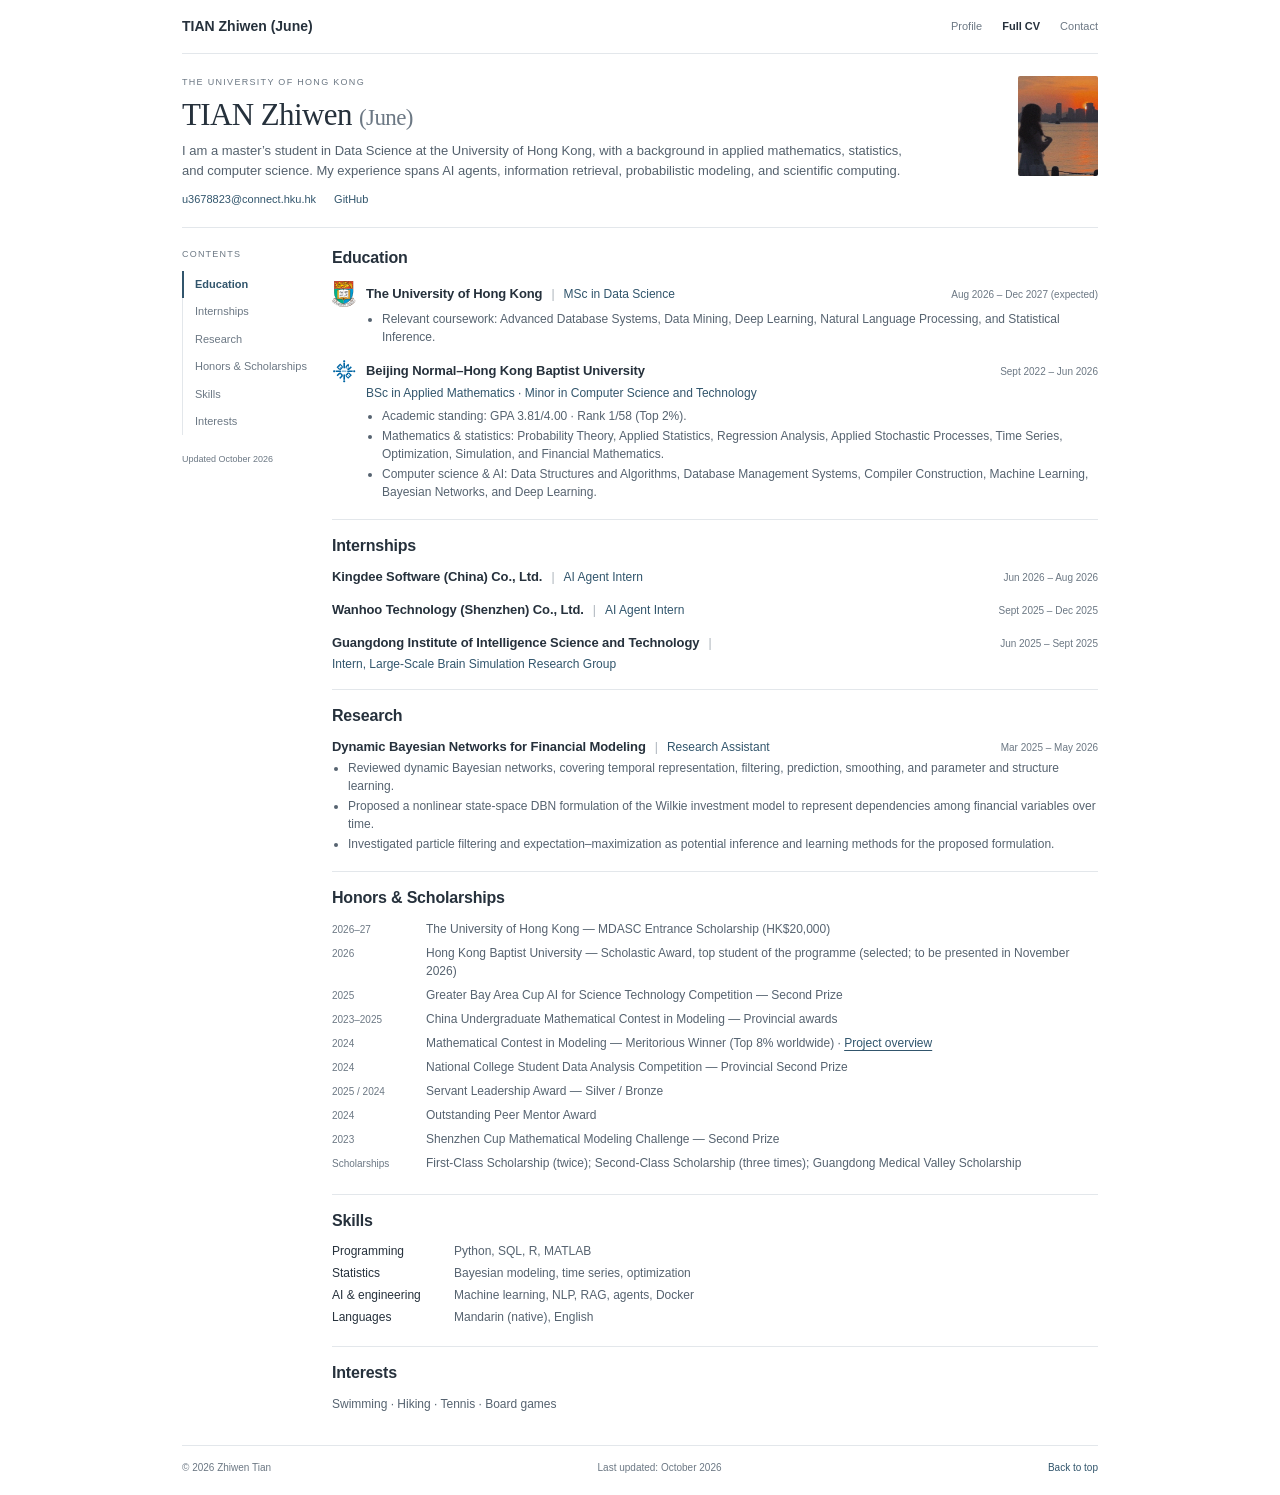
==== commit 21bc8f27: "content: add HKU scholarship and HKBU Scholastic Award" ====
--- a/cv.html
+++ b/cv.html
@@ -1,2 +1,2 @@
 <!doctype html>
-<html lang="en"><head><meta charset="utf-8"><meta name="viewport" content="width=device-width, initial-scale=1"><title>TIAN Zhiwen (June) | Curriculum Vitae</title><meta name="description" content="Zhiwen Tian (June) — MSc in Data Science at the University of Hong Kong. Education, internships, research, and projects."><meta name="theme-color" content="#ffffff"><link rel="icon" href="/favicon.svg" type="image/svg+xml"><link rel="stylesheet" href="/resume.css?v=20261025-skills"><script src="/resume.js" defer></script></head><body><a class="skip-link" href="#main">Skip to content</a><div class="site-wrap"><header class="site-header"><a class="site-name" href="/">TIAN Zhiwen (June)</a><nav aria-label="Site navigation"><a href="/">Profile</a><a href="/cv.html">Full CV</a><a href="mailto:u3678823@connect.hku.hk">Contact</a></nav></header><main id="main"><section class="profile-header" id="top"><div><p class="overline">THE UNIVERSITY OF HONG KONG</p><h1>TIAN Zhiwen <span>(June)</span></h1><p class="bio">I am a master’s student in Data Science at the University of Hong Kong, with a background in applied mathematics, statistics, and computer science. My experience spans AI agents, information retrieval, probabilistic modeling, and scientific computing.</p><div class="profile-links"><a href="mailto:u3678823@connect.hku.hk">u3678823@connect.hku.hk</a><a href="https://github.com/quokka-lab">GitHub</a></div></div><img class="portrait" src="/personal.jpg" alt="Zhiwen Tian" width="116" height="144"></section><div class="content-grid"><aside class="section-index"><p>CONTENTS</p><nav aria-label="Main navigation"><a href="#education">Education</a><a href="#internships">Internships</a><a href="#research-experience">Research</a><a href="#awards">Honors &amp; Scholarships</a><a href="#skills">Skills</a><a href="#interests">Interests</a></nav><span>Updated October 2026</span></aside><div class="resume-content"><section id="education" class="resume-section" aria-labelledby="heading-education"><h2 id="heading-education">Education</h2><article class="entry"><div class="entry-heading"><div class="degree-label"><h3><span class="school-title"><img class="school-logo" src="/hku-emblem.svg" alt="The University of Hong Kong logo" loading="lazy"><span>The University of Hong Kong</span></span></h3><span class="role-separator" aria-hidden="true">|</span><p class="role">MSc in Data Science</p></div><p class="date">Aug 2026 – Dec 2027 (expected)</p></div><ul><li>Relevant coursework: Advanced Database Systems, Data Mining, Deep Learning, Natural Language Processing, and Statistical Inference.</li></ul></article><article class="entry"><div class="entry-heading"><h3><span class="school-title"><img class="school-logo" src="/bnbu-emblem.svg" alt="Beijing Normal–Hong Kong Baptist University logo" loading="lazy"><span>Beijing Normal–Hong Kong Baptist University</span></span></h3><p class="date">Sept 2022 – Jun 2026</p></div><p class="role">BSc in Applied Mathematics · Minor in Computer Science and Technology</p><ul><li>Academic standing: GPA 3.81/4.00 · Rank 1/58 (Top 2%).</li><li>Mathematics &amp; statistics: Probability Theory, Applied Statistics, Regression Analysis, Applied Stochastic Processes, Time Series, Optimization, Simulation, and Financial Mathematics.</li><li>Computer science &amp; AI: Data Structures and Algorithms, Database Management Systems, Compiler Construction, Machine Learning, Bayesian Networks, and Deep Learning.</li></ul></article></section><section id="internships" class="resume-section" aria-labelledby="heading-internships"><h2 id="heading-internships">Internships</h2><article class="entry"><div class="entry-heading"><div class="internship-label"><h3>Kingdee Software (China) Co., Ltd.</h3><span class="role-separator" aria-hidden="true">|</span><p class="role">AI Agent Intern</p></div><p class="date">Jun 2026 – Aug 2026</p></div></article><article class="entry"><div class="entry-heading"><div class="internship-label"><h3>Wanhoo Technology (Shenzhen) Co., Ltd.</h3><span class="role-separator" aria-hidden="true">|</span><p class="role">AI Agent Intern</p></div><p class="date">Sept 2025 – Dec 2025</p></div></article><article class="entry"><div class="entry-heading"><div class="internship-label"><h3>Guangdong Institute of Intelligence Science and Technology</h3><span class="role-separator" aria-hidden="true">|</span><p class="role">Intern, Large-Scale Brain Simulation Research Group</p></div><p class="date">Jun 2025 – Sept 2025</p></div></article></section><section id="research-experience" class="resume-section" aria-labelledby="heading-research-experience"><h2 id="heading-research-experience">Research</h2><article class="entry"><div class="entry-heading"><div class="internship-label"><h3>Dynamic Bayesian Networks for Financial Modeling</h3><span class="role-separator" aria-hidden="true">|</span><p class="role">Research Assistant</p></div><p class="date">Mar 2025 – May 2026</p></div><ul><li>Reviewed dynamic Bayesian networks, covering temporal representation, filtering, prediction, smoothing, and parameter and structure learning.</li><li>Proposed a nonlinear state-space DBN formulation of the Wilkie investment model to represent dependencies among financial variables over time.</li><li>Investigated particle filtering and expectation–maximization as potential inference and learning methods for the proposed formulation.</li></ul></article></section><section id="awards" class="resume-section" aria-labelledby="heading-awards"><h2 id="heading-awards">Honors &amp; Scholarships</h2><ul class="awards-list"><li><span class="award-year">2025</span><span>Greater Bay Area Cup AI for Science Technology Competition — Second Prize</span></li><li><span class="award-year">2023–2025</span><span>China Undergraduate Mathematical Contest in Modeling — Provincial awards</span></li><li><span class="award-year">2024</span><span>Mathematical Contest in Modeling — Meritorious Winner (Top 8% worldwide) · <a href="/mcm.html">Project overview</a></span></li><li><span class="award-year">2024</span><span>National College Student Data Analysis Competition — Provincial Second Prize</span></li><li><span class="award-year">2025 / 2024</span><span>Servant Leadership Award — Silver / Bronze</span></li><li><span class="award-year">2024</span><span>Outstanding Peer Mentor Award</span></li><li><span class="award-year">2023</span><span>Shenzhen Cup Mathematical Modeling Challenge — Second Prize</span></li><li><span class="award-year">Scholarships</span><span>First-Class Scholarship (twice); Second-Class Scholarship (three times); Guangdong Medical Valley Scholarship</span></li></ul></section><section id="skills" class="resume-section" aria-labelledby="heading-skills"><h2 id="heading-skills">Skills</h2><dl class="skills-list"><div><dt>Programming</dt><dd>Python, SQL, R, MATLAB</dd></div><div><dt>Statistics</dt><dd>Bayesian modeling, time series, optimization</dd></div><div><dt>AI &amp; engineering</dt><dd>Machine learning, NLP, RAG, agents, Docker</dd></div><div><dt>Languages</dt><dd>Mandarin (native), English</dd></div></dl></section><section id="interests" class="resume-section" aria-labelledby="heading-interests"><h2 id="heading-interests">Interests</h2><p class="interests-list">Swimming · Hiking · Tennis · Board games</p></section></div></div></main><footer class="site-footer"><span>© 2026 Zhiwen Tian</span><span>Last updated: October 2026</span><a href="#top">Back to top</a></footer></div></body></html>+<html lang="en"><head><meta charset="utf-8"><meta name="viewport" content="width=device-width, initial-scale=1"><title>TIAN Zhiwen (June) | Curriculum Vitae</title><meta name="description" content="Zhiwen Tian (June) — MSc in Data Science at the University of Hong Kong. Education, internships, research, and projects."><meta name="theme-color" content="#ffffff"><link rel="icon" href="/favicon.svg" type="image/svg+xml"><link rel="stylesheet" href="/resume.css?v=20261025-skills"><script src="/resume.js" defer></script></head><body><a class="skip-link" href="#main">Skip to content</a><div class="site-wrap"><header class="site-header"><a class="site-name" href="/">TIAN Zhiwen (June)</a><nav aria-label="Site navigation"><a href="/">Profile</a><a href="/cv.html">Full CV</a><a href="mailto:u3678823@connect.hku.hk">Contact</a></nav></header><main id="main"><section class="profile-header" id="top"><div><p class="overline">THE UNIVERSITY OF HONG KONG</p><h1>TIAN Zhiwen <span>(June)</span></h1><p class="bio">I am a master’s student in Data Science at the University of Hong Kong, with a background in applied mathematics, statistics, and computer science. My experience spans AI agents, information retrieval, probabilistic modeling, and scientific computing.</p><div class="profile-links"><a href="mailto:u3678823@connect.hku.hk">u3678823@connect.hku.hk</a><a href="https://github.com/quokka-lab">GitHub</a></div></div><img class="portrait" src="/personal.jpg" alt="Zhiwen Tian" width="116" height="144"></section><div class="content-grid"><aside class="section-index"><p>CONTENTS</p><nav aria-label="Main navigation"><a href="#education">Education</a><a href="#internships">Internships</a><a href="#research-experience">Research</a><a href="#awards">Honors &amp; Scholarships</a><a href="#skills">Skills</a><a href="#interests">Interests</a></nav><span>Updated October 2026</span></aside><div class="resume-content"><section id="education" class="resume-section" aria-labelledby="heading-education"><h2 id="heading-education">Education</h2><article class="entry"><div class="entry-heading"><div class="degree-label"><h3><span class="school-title"><img class="school-logo" src="/hku-emblem.svg" alt="The University of Hong Kong logo" loading="lazy"><span>The University of Hong Kong</span></span></h3><span class="role-separator" aria-hidden="true">|</span><p class="role">MSc in Data Science</p></div><p class="date">Aug 2026 – Dec 2027 (expected)</p></div><ul><li>Relevant coursework: Advanced Database Systems, Data Mining, Deep Learning, Natural Language Processing, and Statistical Inference.</li></ul></article><article class="entry"><div class="entry-heading"><h3><span class="school-title"><img class="school-logo" src="/bnbu-emblem.svg" alt="Beijing Normal–Hong Kong Baptist University logo" loading="lazy"><span>Beijing Normal–Hong Kong Baptist University</span></span></h3><p class="date">Sept 2022 – Jun 2026</p></div><p class="role">BSc in Applied Mathematics · Minor in Computer Science and Technology</p><ul><li>Academic standing: GPA 3.81/4.00 · Rank 1/58 (Top 2%).</li><li>Mathematics &amp; statistics: Probability Theory, Applied Statistics, Regression Analysis, Applied Stochastic Processes, Time Series, Optimization, Simulation, and Financial Mathematics.</li><li>Computer science &amp; AI: Data Structures and Algorithms, Database Management Systems, Compiler Construction, Machine Learning, Bayesian Networks, and Deep Learning.</li></ul></article></section><section id="internships" class="resume-section" aria-labelledby="heading-internships"><h2 id="heading-internships">Internships</h2><article class="entry"><div class="entry-heading"><div class="internship-label"><h3>Kingdee Software (China) Co., Ltd.</h3><span class="role-separator" aria-hidden="true">|</span><p class="role">AI Agent Intern</p></div><p class="date">Jun 2026 – Aug 2026</p></div></article><article class="entry"><div class="entry-heading"><div class="internship-label"><h3>Wanhoo Technology (Shenzhen) Co., Ltd.</h3><span class="role-separator" aria-hidden="true">|</span><p class="role">AI Agent Intern</p></div><p class="date">Sept 2025 – Dec 2025</p></div></article><article class="entry"><div class="entry-heading"><div class="internship-label"><h3>Guangdong Institute of Intelligence Science and Technology</h3><span class="role-separator" aria-hidden="true">|</span><p class="role">Intern, Large-Scale Brain Simulation Research Group</p></div><p class="date">Jun 2025 – Sept 2025</p></div></article></section><section id="research-experience" class="resume-section" aria-labelledby="heading-research-experience"><h2 id="heading-research-experience">Research</h2><article class="entry"><div class="entry-heading"><div class="internship-label"><h3>Dynamic Bayesian Networks for Financial Modeling</h3><span class="role-separator" aria-hidden="true">|</span><p class="role">Research Assistant</p></div><p class="date">Mar 2025 – May 2026</p></div><ul><li>Reviewed dynamic Bayesian networks, covering temporal representation, filtering, prediction, smoothing, and parameter and structure learning.</li><li>Proposed a nonlinear state-space DBN formulation of the Wilkie investment model to represent dependencies among financial variables over time.</li><li>Investigated particle filtering and expectation–maximization as potential inference and learning methods for the proposed formulation.</li></ul></article></section><section id="awards" class="resume-section" aria-labelledby="heading-awards"><h2 id="heading-awards">Honors &amp; Scholarships</h2><ul class="awards-list"><li><span class="award-year">2026–27</span><span>The University of Hong Kong — MDASC Entrance Scholarship (HK$20,000)</span></li><li><span class="award-year">2026</span><span>Hong Kong Baptist University — Scholastic Award, top student of the programme (selected; to be presented in November 2026)</span></li><li><span class="award-year">2025</span><span>Greater Bay Area Cup AI for Science Technology Competition — Second Prize</span></li><li><span class="award-year">2023–2025</span><span>China Undergraduate Mathematical Contest in Modeling — Provincial awards</span></li><li><span class="award-year">2024</span><span>Mathematical Contest in Modeling — Meritorious Winner (Top 8% worldwide) · <a href="/mcm.html">Project overview</a></span></li><li><span class="award-year">2024</span><span>National College Student Data Analysis Competition — Provincial Second Prize</span></li><li><span class="award-year">2025 / 2024</span><span>Servant Leadership Award — Silver / Bronze</span></li><li><span class="award-year">2024</span><span>Outstanding Peer Mentor Award</span></li><li><span class="award-year">2023</span><span>Shenzhen Cup Mathematical Modeling Challenge — Second Prize</span></li><li><span class="award-year">Scholarships</span><span>First-Class Scholarship (twice); Second-Class Scholarship (three times); Guangdong Medical Valley Scholarship</span></li></ul></section><section id="skills" class="resume-section" aria-labelledby="heading-skills"><h2 id="heading-skills">Skills</h2><dl class="skills-list"><div><dt>Programming</dt><dd>Python, SQL, R, MATLAB</dd></div><div><dt>Statistics</dt><dd>Bayesian modeling, time series, optimization</dd></div><div><dt>AI &amp; engineering</dt><dd>Machine learning, NLP, RAG, agents, Docker</dd></div><div><dt>Languages</dt><dd>Mandarin (native), English</dd></div></dl></section><section id="interests" class="resume-section" aria-labelledby="heading-interests"><h2 id="heading-interests">Interests</h2><p class="interests-list">Swimming · Hiking · Tennis · Board games</p></section></div></div></main><footer class="site-footer"><span>© 2026 Zhiwen Tian</span><span>Last updated: October 2026</span><a href="#top">Back to top</a></footer></div></body></html>
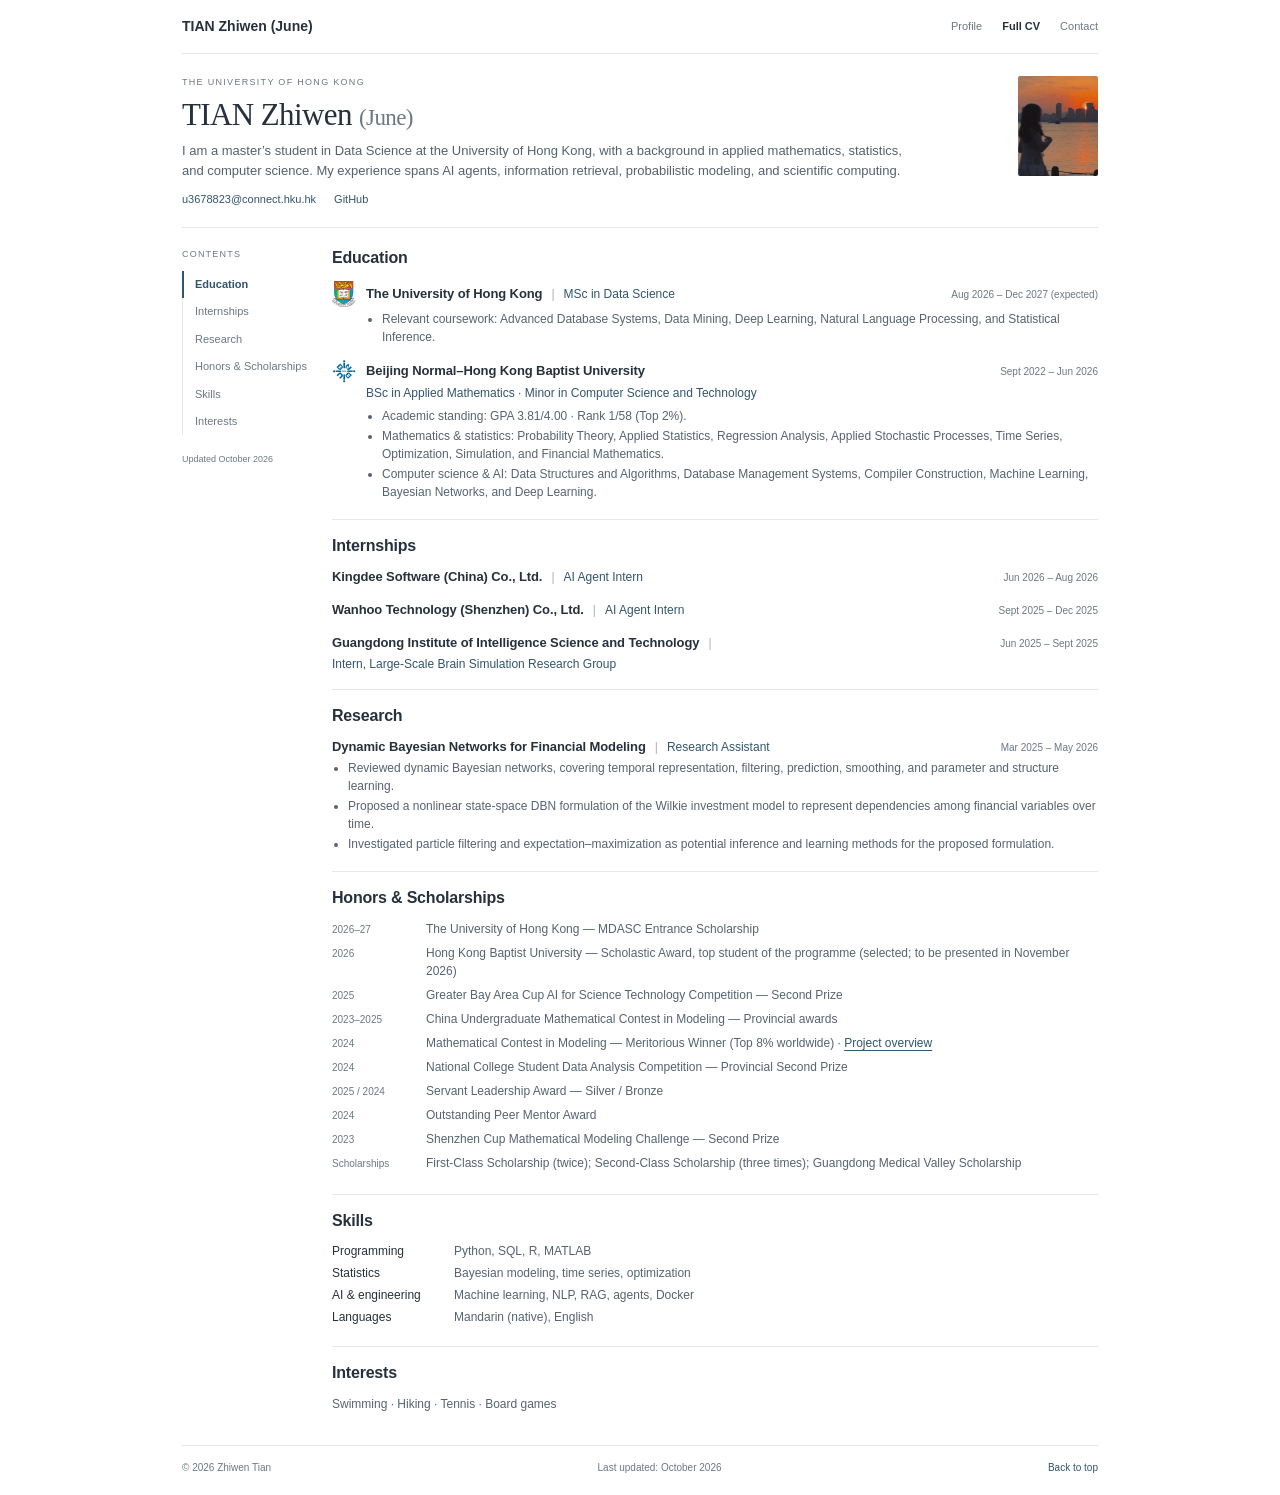
==== commit 74a2b3f6: "content: omit scholarship amount" ====
--- a/cv.html
+++ b/cv.html
@@ -1,2 +1,2 @@
 <!doctype html>
-<html lang="en"><head><meta charset="utf-8"><meta name="viewport" content="width=device-width, initial-scale=1"><title>TIAN Zhiwen (June) | Curriculum Vitae</title><meta name="description" content="Zhiwen Tian (June) — MSc in Data Science at the University of Hong Kong. Education, internships, research, and projects."><meta name="theme-color" content="#ffffff"><link rel="icon" href="/favicon.svg" type="image/svg+xml"><link rel="stylesheet" href="/resume.css?v=20261025-skills"><script src="/resume.js" defer></script></head><body><a class="skip-link" href="#main">Skip to content</a><div class="site-wrap"><header class="site-header"><a class="site-name" href="/">TIAN Zhiwen (June)</a><nav aria-label="Site navigation"><a href="/">Profile</a><a href="/cv.html">Full CV</a><a href="mailto:u3678823@connect.hku.hk">Contact</a></nav></header><main id="main"><section class="profile-header" id="top"><div><p class="overline">THE UNIVERSITY OF HONG KONG</p><h1>TIAN Zhiwen <span>(June)</span></h1><p class="bio">I am a master’s student in Data Science at the University of Hong Kong, with a background in applied mathematics, statistics, and computer science. My experience spans AI agents, information retrieval, probabilistic modeling, and scientific computing.</p><div class="profile-links"><a href="mailto:u3678823@connect.hku.hk">u3678823@connect.hku.hk</a><a href="https://github.com/quokka-lab">GitHub</a></div></div><img class="portrait" src="/personal.jpg" alt="Zhiwen Tian" width="116" height="144"></section><div class="content-grid"><aside class="section-index"><p>CONTENTS</p><nav aria-label="Main navigation"><a href="#education">Education</a><a href="#internships">Internships</a><a href="#research-experience">Research</a><a href="#awards">Honors &amp; Scholarships</a><a href="#skills">Skills</a><a href="#interests">Interests</a></nav><span>Updated October 2026</span></aside><div class="resume-content"><section id="education" class="resume-section" aria-labelledby="heading-education"><h2 id="heading-education">Education</h2><article class="entry"><div class="entry-heading"><div class="degree-label"><h3><span class="school-title"><img class="school-logo" src="/hku-emblem.svg" alt="The University of Hong Kong logo" loading="lazy"><span>The University of Hong Kong</span></span></h3><span class="role-separator" aria-hidden="true">|</span><p class="role">MSc in Data Science</p></div><p class="date">Aug 2026 – Dec 2027 (expected)</p></div><ul><li>Relevant coursework: Advanced Database Systems, Data Mining, Deep Learning, Natural Language Processing, and Statistical Inference.</li></ul></article><article class="entry"><div class="entry-heading"><h3><span class="school-title"><img class="school-logo" src="/bnbu-emblem.svg" alt="Beijing Normal–Hong Kong Baptist University logo" loading="lazy"><span>Beijing Normal–Hong Kong Baptist University</span></span></h3><p class="date">Sept 2022 – Jun 2026</p></div><p class="role">BSc in Applied Mathematics · Minor in Computer Science and Technology</p><ul><li>Academic standing: GPA 3.81/4.00 · Rank 1/58 (Top 2%).</li><li>Mathematics &amp; statistics: Probability Theory, Applied Statistics, Regression Analysis, Applied Stochastic Processes, Time Series, Optimization, Simulation, and Financial Mathematics.</li><li>Computer science &amp; AI: Data Structures and Algorithms, Database Management Systems, Compiler Construction, Machine Learning, Bayesian Networks, and Deep Learning.</li></ul></article></section><section id="internships" class="resume-section" aria-labelledby="heading-internships"><h2 id="heading-internships">Internships</h2><article class="entry"><div class="entry-heading"><div class="internship-label"><h3>Kingdee Software (China) Co., Ltd.</h3><span class="role-separator" aria-hidden="true">|</span><p class="role">AI Agent Intern</p></div><p class="date">Jun 2026 – Aug 2026</p></div></article><article class="entry"><div class="entry-heading"><div class="internship-label"><h3>Wanhoo Technology (Shenzhen) Co., Ltd.</h3><span class="role-separator" aria-hidden="true">|</span><p class="role">AI Agent Intern</p></div><p class="date">Sept 2025 – Dec 2025</p></div></article><article class="entry"><div class="entry-heading"><div class="internship-label"><h3>Guangdong Institute of Intelligence Science and Technology</h3><span class="role-separator" aria-hidden="true">|</span><p class="role">Intern, Large-Scale Brain Simulation Research Group</p></div><p class="date">Jun 2025 – Sept 2025</p></div></article></section><section id="research-experience" class="resume-section" aria-labelledby="heading-research-experience"><h2 id="heading-research-experience">Research</h2><article class="entry"><div class="entry-heading"><div class="internship-label"><h3>Dynamic Bayesian Networks for Financial Modeling</h3><span class="role-separator" aria-hidden="true">|</span><p class="role">Research Assistant</p></div><p class="date">Mar 2025 – May 2026</p></div><ul><li>Reviewed dynamic Bayesian networks, covering temporal representation, filtering, prediction, smoothing, and parameter and structure learning.</li><li>Proposed a nonlinear state-space DBN formulation of the Wilkie investment model to represent dependencies among financial variables over time.</li><li>Investigated particle filtering and expectation–maximization as potential inference and learning methods for the proposed formulation.</li></ul></article></section><section id="awards" class="resume-section" aria-labelledby="heading-awards"><h2 id="heading-awards">Honors &amp; Scholarships</h2><ul class="awards-list"><li><span class="award-year">2026–27</span><span>The University of Hong Kong — MDASC Entrance Scholarship (HK$20,000)</span></li><li><span class="award-year">2026</span><span>Hong Kong Baptist University — Scholastic Award, top student of the programme (selected; to be presented in November 2026)</span></li><li><span class="award-year">2025</span><span>Greater Bay Area Cup AI for Science Technology Competition — Second Prize</span></li><li><span class="award-year">2023–2025</span><span>China Undergraduate Mathematical Contest in Modeling — Provincial awards</span></li><li><span class="award-year">2024</span><span>Mathematical Contest in Modeling — Meritorious Winner (Top 8% worldwide) · <a href="/mcm.html">Project overview</a></span></li><li><span class="award-year">2024</span><span>National College Student Data Analysis Competition — Provincial Second Prize</span></li><li><span class="award-year">2025 / 2024</span><span>Servant Leadership Award — Silver / Bronze</span></li><li><span class="award-year">2024</span><span>Outstanding Peer Mentor Award</span></li><li><span class="award-year">2023</span><span>Shenzhen Cup Mathematical Modeling Challenge — Second Prize</span></li><li><span class="award-year">Scholarships</span><span>First-Class Scholarship (twice); Second-Class Scholarship (three times); Guangdong Medical Valley Scholarship</span></li></ul></section><section id="skills" class="resume-section" aria-labelledby="heading-skills"><h2 id="heading-skills">Skills</h2><dl class="skills-list"><div><dt>Programming</dt><dd>Python, SQL, R, MATLAB</dd></div><div><dt>Statistics</dt><dd>Bayesian modeling, time series, optimization</dd></div><div><dt>AI &amp; engineering</dt><dd>Machine learning, NLP, RAG, agents, Docker</dd></div><div><dt>Languages</dt><dd>Mandarin (native), English</dd></div></dl></section><section id="interests" class="resume-section" aria-labelledby="heading-interests"><h2 id="heading-interests">Interests</h2><p class="interests-list">Swimming · Hiking · Tennis · Board games</p></section></div></div></main><footer class="site-footer"><span>© 2026 Zhiwen Tian</span><span>Last updated: October 2026</span><a href="#top">Back to top</a></footer></div></body></html>+<html lang="en"><head><meta charset="utf-8"><meta name="viewport" content="width=device-width, initial-scale=1"><title>TIAN Zhiwen (June) | Curriculum Vitae</title><meta name="description" content="Zhiwen Tian (June) — MSc in Data Science at the University of Hong Kong. Education, internships, research, and projects."><meta name="theme-color" content="#ffffff"><link rel="icon" href="/favicon.svg" type="image/svg+xml"><link rel="stylesheet" href="/resume.css?v=20261025-skills"><script src="/resume.js" defer></script></head><body><a class="skip-link" href="#main">Skip to content</a><div class="site-wrap"><header class="site-header"><a class="site-name" href="/">TIAN Zhiwen (June)</a><nav aria-label="Site navigation"><a href="/">Profile</a><a href="/cv.html">Full CV</a><a href="mailto:u3678823@connect.hku.hk">Contact</a></nav></header><main id="main"><section class="profile-header" id="top"><div><p class="overline">THE UNIVERSITY OF HONG KONG</p><h1>TIAN Zhiwen <span>(June)</span></h1><p class="bio">I am a master’s student in Data Science at the University of Hong Kong, with a background in applied mathematics, statistics, and computer science. My experience spans AI agents, information retrieval, probabilistic modeling, and scientific computing.</p><div class="profile-links"><a href="mailto:u3678823@connect.hku.hk">u3678823@connect.hku.hk</a><a href="https://github.com/quokka-lab">GitHub</a></div></div><img class="portrait" src="/personal.jpg" alt="Zhiwen Tian" width="116" height="144"></section><div class="content-grid"><aside class="section-index"><p>CONTENTS</p><nav aria-label="Main navigation"><a href="#education">Education</a><a href="#internships">Internships</a><a href="#research-experience">Research</a><a href="#awards">Honors &amp; Scholarships</a><a href="#skills">Skills</a><a href="#interests">Interests</a></nav><span>Updated October 2026</span></aside><div class="resume-content"><section id="education" class="resume-section" aria-labelledby="heading-education"><h2 id="heading-education">Education</h2><article class="entry"><div class="entry-heading"><div class="degree-label"><h3><span class="school-title"><img class="school-logo" src="/hku-emblem.svg" alt="The University of Hong Kong logo" loading="lazy"><span>The University of Hong Kong</span></span></h3><span class="role-separator" aria-hidden="true">|</span><p class="role">MSc in Data Science</p></div><p class="date">Aug 2026 – Dec 2027 (expected)</p></div><ul><li>Relevant coursework: Advanced Database Systems, Data Mining, Deep Learning, Natural Language Processing, and Statistical Inference.</li></ul></article><article class="entry"><div class="entry-heading"><h3><span class="school-title"><img class="school-logo" src="/bnbu-emblem.svg" alt="Beijing Normal–Hong Kong Baptist University logo" loading="lazy"><span>Beijing Normal–Hong Kong Baptist University</span></span></h3><p class="date">Sept 2022 – Jun 2026</p></div><p class="role">BSc in Applied Mathematics · Minor in Computer Science and Technology</p><ul><li>Academic standing: GPA 3.81/4.00 · Rank 1/58 (Top 2%).</li><li>Mathematics &amp; statistics: Probability Theory, Applied Statistics, Regression Analysis, Applied Stochastic Processes, Time Series, Optimization, Simulation, and Financial Mathematics.</li><li>Computer science &amp; AI: Data Structures and Algorithms, Database Management Systems, Compiler Construction, Machine Learning, Bayesian Networks, and Deep Learning.</li></ul></article></section><section id="internships" class="resume-section" aria-labelledby="heading-internships"><h2 id="heading-internships">Internships</h2><article class="entry"><div class="entry-heading"><div class="internship-label"><h3>Kingdee Software (China) Co., Ltd.</h3><span class="role-separator" aria-hidden="true">|</span><p class="role">AI Agent Intern</p></div><p class="date">Jun 2026 – Aug 2026</p></div></article><article class="entry"><div class="entry-heading"><div class="internship-label"><h3>Wanhoo Technology (Shenzhen) Co., Ltd.</h3><span class="role-separator" aria-hidden="true">|</span><p class="role">AI Agent Intern</p></div><p class="date">Sept 2025 – Dec 2025</p></div></article><article class="entry"><div class="entry-heading"><div class="internship-label"><h3>Guangdong Institute of Intelligence Science and Technology</h3><span class="role-separator" aria-hidden="true">|</span><p class="role">Intern, Large-Scale Brain Simulation Research Group</p></div><p class="date">Jun 2025 – Sept 2025</p></div></article></section><section id="research-experience" class="resume-section" aria-labelledby="heading-research-experience"><h2 id="heading-research-experience">Research</h2><article class="entry"><div class="entry-heading"><div class="internship-label"><h3>Dynamic Bayesian Networks for Financial Modeling</h3><span class="role-separator" aria-hidden="true">|</span><p class="role">Research Assistant</p></div><p class="date">Mar 2025 – May 2026</p></div><ul><li>Reviewed dynamic Bayesian networks, covering temporal representation, filtering, prediction, smoothing, and parameter and structure learning.</li><li>Proposed a nonlinear state-space DBN formulation of the Wilkie investment model to represent dependencies among financial variables over time.</li><li>Investigated particle filtering and expectation–maximization as potential inference and learning methods for the proposed formulation.</li></ul></article></section><section id="awards" class="resume-section" aria-labelledby="heading-awards"><h2 id="heading-awards">Honors &amp; Scholarships</h2><ul class="awards-list"><li><span class="award-year">2026–27</span><span>The University of Hong Kong — MDASC Entrance Scholarship</span></li><li><span class="award-year">2026</span><span>Hong Kong Baptist University — Scholastic Award, top student of the programme (selected; to be presented in November 2026)</span></li><li><span class="award-year">2025</span><span>Greater Bay Area Cup AI for Science Technology Competition — Second Prize</span></li><li><span class="award-year">2023–2025</span><span>China Undergraduate Mathematical Contest in Modeling — Provincial awards</span></li><li><span class="award-year">2024</span><span>Mathematical Contest in Modeling — Meritorious Winner (Top 8% worldwide) · <a href="/mcm.html">Project overview</a></span></li><li><span class="award-year">2024</span><span>National College Student Data Analysis Competition — Provincial Second Prize</span></li><li><span class="award-year">2025 / 2024</span><span>Servant Leadership Award — Silver / Bronze</span></li><li><span class="award-year">2024</span><span>Outstanding Peer Mentor Award</span></li><li><span class="award-year">2023</span><span>Shenzhen Cup Mathematical Modeling Challenge — Second Prize</span></li><li><span class="award-year">Scholarships</span><span>First-Class Scholarship (twice); Second-Class Scholarship (three times); Guangdong Medical Valley Scholarship</span></li></ul></section><section id="skills" class="resume-section" aria-labelledby="heading-skills"><h2 id="heading-skills">Skills</h2><dl class="skills-list"><div><dt>Programming</dt><dd>Python, SQL, R, MATLAB</dd></div><div><dt>Statistics</dt><dd>Bayesian modeling, time series, optimization</dd></div><div><dt>AI &amp; engineering</dt><dd>Machine learning, NLP, RAG, agents, Docker</dd></div><div><dt>Languages</dt><dd>Mandarin (native), English</dd></div></dl></section><section id="interests" class="resume-section" aria-labelledby="heading-interests"><h2 id="heading-interests">Interests</h2><p class="interests-list">Swimming · Hiking · Tennis · Board games</p></section></div></div></main><footer class="site-footer"><span>© 2026 Zhiwen Tian</span><span>Last updated: October 2026</span><a href="#top">Back to top</a></footer></div></body></html>
